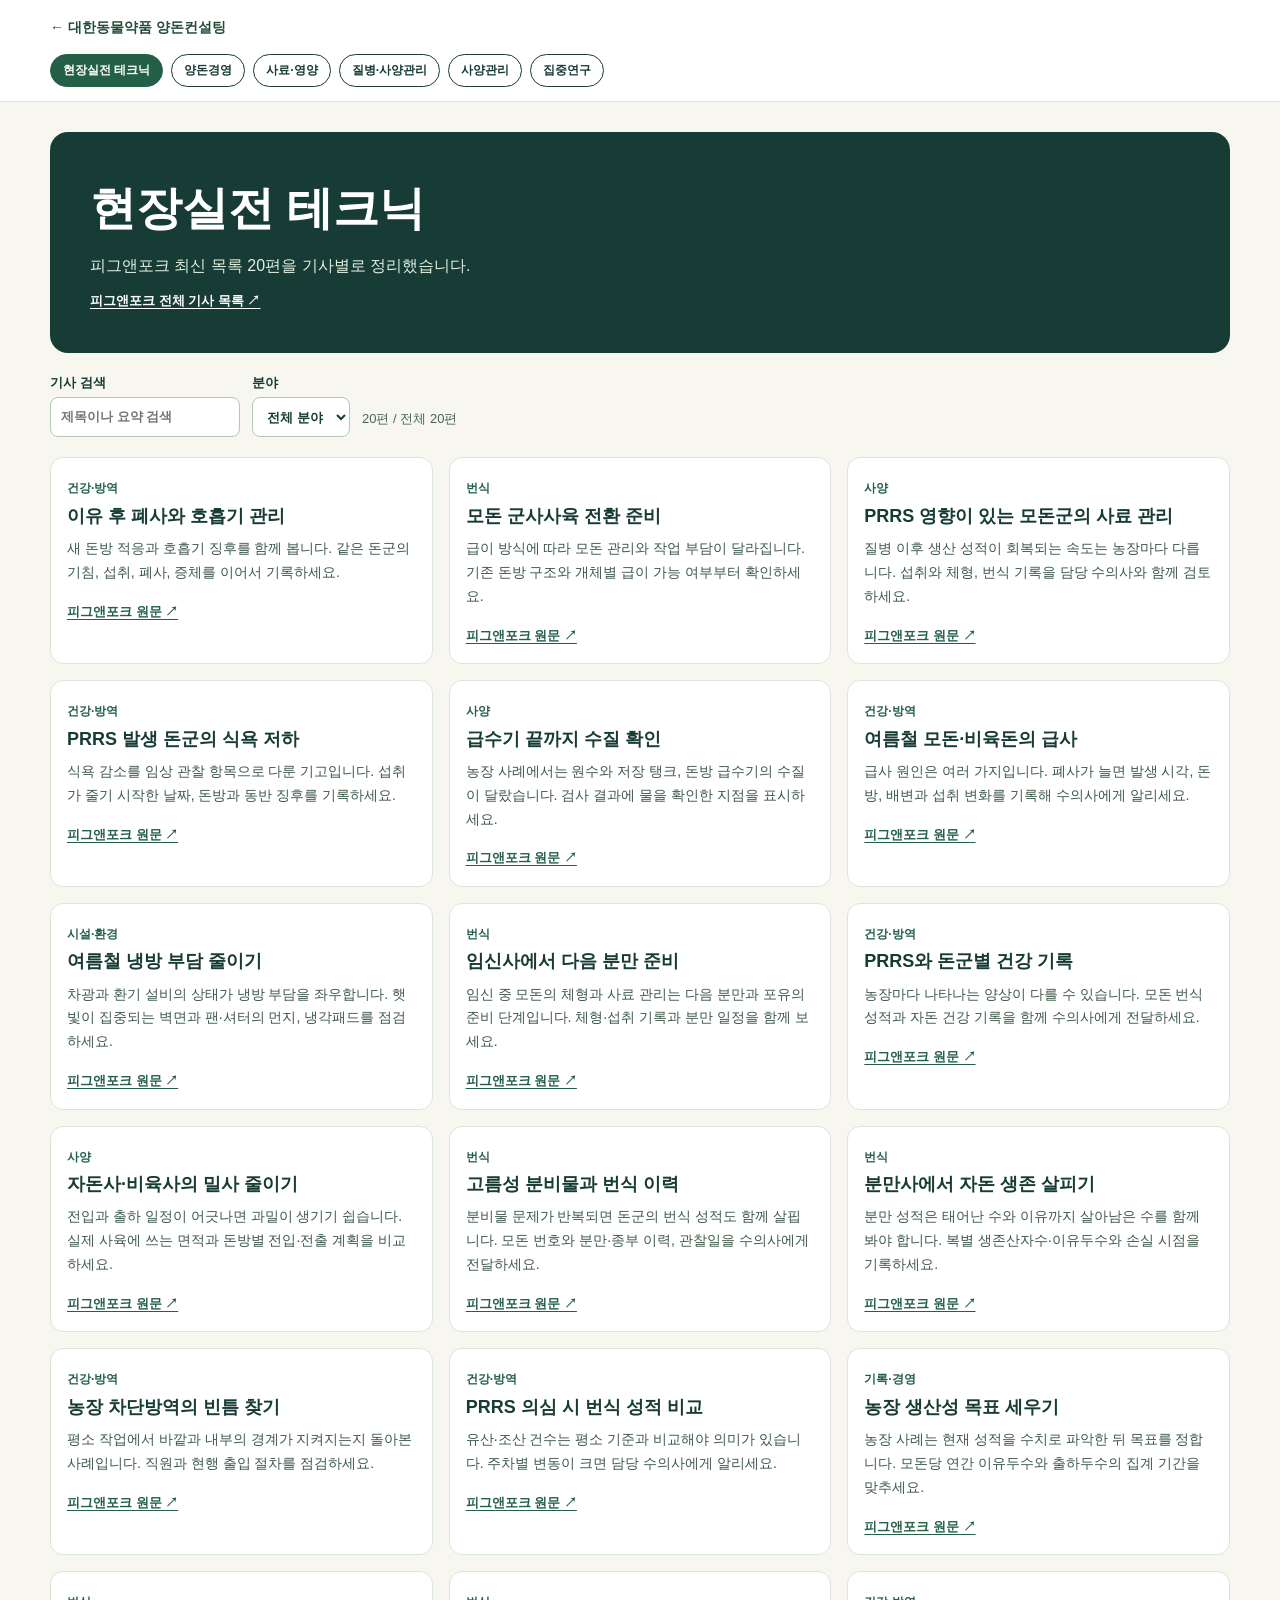
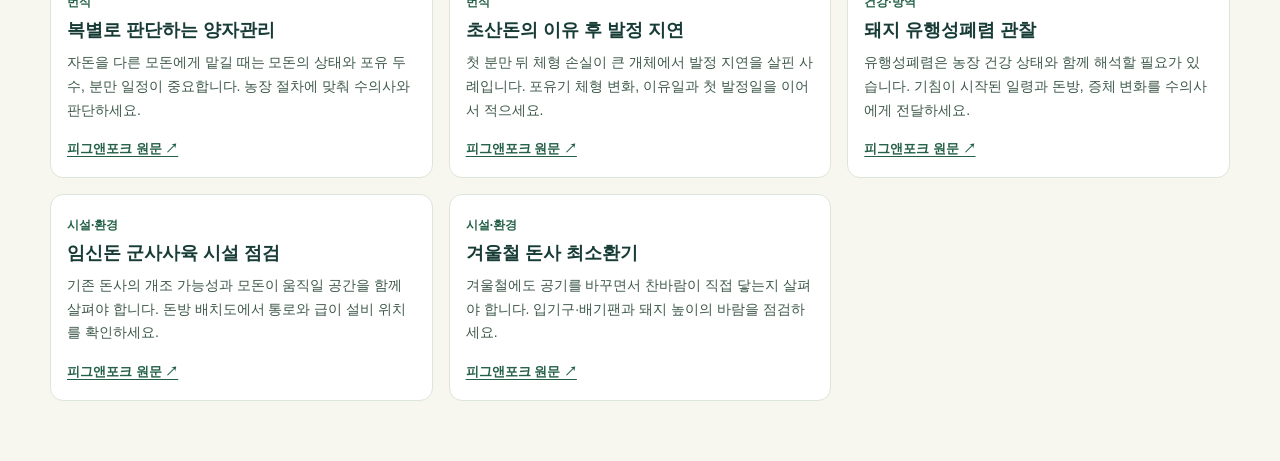
==== articles.html @ b72558a9 "Publish six curated swine article collections" ====
<!doctype html>
<html lang="ko">
<head>
  <meta charset="utf-8">
  <meta name="viewport" content="width=device-width, initial-scale=1">
  <meta name="description" content="피그앤포크 양돈 기사 요약과 현장 점검 포인트">
  <title>양돈 기사 모음 | 대한동물약품 양돈컨설팅</title>
  <link rel="icon" href="favicon.svg" type="image/svg+xml">
  <link rel="stylesheet" href="styles.css">
  <link rel="stylesheet" href="article-library.css">
  <script src="article-library-data.js" defer></script>
  <script src="article-library.js" defer></script>
</head>
<body class="article-library">
  <a class="skip-link" href="#articles">본문 바로가기</a>
  <header class="reading-header">
    <div class="wrap">
      <a class="reading-home" href="index.html">← 대한동물약품 양돈컨설팅</a>
      <nav class="reading-nav" aria-label="기사 모음">
        <a href="?topic=field" data-topic="field">현장실전 테크닉</a>
        <a href="?topic=business" data-topic="business">양돈경영</a>
        <a href="?topic=feed" data-topic="feed">사료·영양</a>
        <a href="?topic=health" data-topic="health">질병·사양관리</a>
        <a href="?topic=care" data-topic="care">사양관리</a>
        <a href="?topic=research" data-topic="research">집중연구</a>
      </nav>
    </div>
  </header>
  <main class="wrap reading-main" id="articles">
    <div class="reading-intro">
      <h1 id="reading-title">양돈 기사 모음</h1>
      <p id="reading-scope"></p>
      <a id="reading-source" href="https://www.pignpork.com/" target="_blank" rel="noopener noreferrer">피그앤포크 전체 기사 목록 ↗</a>
    </div>
    <div class="reading-filters" hidden>
      <label for="reading-search">기사 검색<input id="reading-search" type="search" placeholder="제목이나 요약 검색"></label>
      <label for="reading-category">분야<select id="reading-category"><option value="">전체 분야</option></select></label>
      <p id="reading-count" role="status"></p>
    </div>
    <div id="reading-grid" class="reading-grid"></div>
    <p id="reading-empty" hidden>조건에 맞는 기사가 없습니다.</p>
    <noscript><p>카드를 보려면 자바스크립트를 켜 주세요.</p></noscript>
  </main>
  <template id="reading-card">
    <article class="reading-card">
      <div class="reading-art" aria-hidden="true" hidden></div>
      <div class="reading-card-body">
        <span class="reading-category"></span>
        <h2></h2>
        <p></p>
        <a target="_blank" rel="noopener noreferrer">피그앤포크 원문 ↗</a>
      </div>
    </article>
  </template>
</body>
</html>
---- styles.css ----
:root{--ink:#173b35;--ink-2:#31534e;--muted:#68817a;--cream:#f7f7f1;--line:#dce6de;--mint:#e8f3e9;--orange:#ef985c;--white:#fff;--radius:20px}*{box-sizing:border-box}html{scroll-behavior:smooth}body{margin:0;background:var(--cream);color:var(--ink);font-family:'Noto Sans KR',sans-serif;line-height:1.6}button,input{font:inherit}a{color:inherit;text-decoration:none}button{cursor:pointer}svg{display:block}.wrap{width:min(1180px,calc(100% - 48px));margin-inline:auto}.sr-only{position:absolute;width:1px;height:1px;padding:0;margin:-1px;overflow:hidden;clip:rect(0,0,0,0);white-space:nowrap;border:0}.skip-link{position:absolute;left:12px;top:-50px;z-index:100;background:#fff;padding:8px 12px}.skip-link:focus{top:12px}:focus-visible{outline:3px solid #e99c61;outline-offset:3px}.site-header{position:sticky;top:0;z-index:40;background:rgba(255,255,255,.96);border-bottom:1px solid #e4e9e3;backdrop-filter:blur(14px)}.header-inner{height:78px;display:flex;align-items:center;gap:36px}.brand{display:flex;align-items:center;gap:11px;min-width:234px}.brand-icon{width:43px;height:43px;display:grid;place-items:center;border-radius:13px;background:var(--ink);color:#e9f2e6;padding:8px}.brand-icon svg{width:100%}.brand strong{display:block;font:700 24px/1 'DM Sans',sans-serif;letter-spacing:-.05em}.brand small{display:block;margin-top:3px;font-size:11px;letter-spacing:-.035em;font-weight:700}.desktop-nav{display:flex;align-items:center;gap:32px;margin:auto}.desktop-nav a{font-size:14px;font-weight:700;color:#526d65;transition:color .2s}.desktop-nav a:hover{color:#126646}.header-action{border:1px solid var(--line);border-radius:999px;padding:10px 17px;font-size:13px;font-weight:700;white-space:nowrap}.header-action span{margin-left:10px}.menu-toggle,.mobile-nav{display:none}.hero{background:radial-gradient(circle at 72% 41%,#286350 0,#1c4b40 30%,#123a34 65%,#11332f 100%);color:#fff;overflow:hidden}.hero-grid{min-height:535px;display:grid;grid-template-columns:1.1fr .9fr;align-items:center;position:relative}.hero-copy{position:relative;z-index:2;padding:62px 0 72px}.eyebrow,.section-kicker{display:inline-block;font:700 11px/1.3 'DM Sans','Noto Sans KR',sans-serif;letter-spacing:.16em;color:#538774}.eyebrow{color:#b8d5b9;display:flex;align-items:center;gap:9px}.pulse{width:7px;height:7px;border-radius:50%;background:#dfac79;box-shadow:0 0 0 5px #dfac7928}.hero h1{font-size:clamp(40px,4.25vw,65px);line-height:1.25;letter-spacing:-.07em;margin:27px 0 22px;font-weight:800}.hero h1 em{font-style:normal;color:#a7d3aa}.hero p{max-width:540px;color:#d7e8dc;font-size:16px;line-height:1.95;word-break:keep-all}.hero-actions{display:flex;gap:12px;margin-top:32px}.btn{min-height:50px;padding:0 22px;border-radius:10px;display:inline-flex;align-items:center;gap:28px;justify-content:space-between;font-size:14px;font-weight:800;transition:transform .2s,background .2s}.btn:hover{transform:translateY(-2px)}.btn-light{background:#f9f8f2;color:var(--ink)}.btn-ghost{border:1px solid #83a393;color:#eff8f0}.btn-ghost:hover{background:#ffffff13}.hero-note{display:flex;align-items:center;gap:12px;margin-top:35px;color:#a9c5b2;font-size:12px}.note-line{height:1px;width:30px;background:#a9c5b2}.hero-art{height:100%;min-height:460px;position:relative;display:grid;place-items:center}.orbit{position:absolute;border:1px solid #93bd9b40;border-radius:50%}.orbit-one{width:520px;height:520px}.orbit-two{width:400px;height:400px}.pig-illustration{width:min(95%,500px);position:relative;z-index:1;filter:drop-shadow(0 22px 15px #0b2f2955)}.art-card{position:absolute;z-index:2;display:flex;align-items:center;gap:11px;padding:12px 15px;border:1px solid #ffffff50;background:#f8faf2ed;color:var(--ink);border-radius:13px;box-shadow:0 20px 35px #0b2f2938;min-width:180px}.art-card strong{display:block;font-size:12px}.art-card small{display:block;color:#749088;font-size:10px;margin-top:2px}.art-card-top{left:-20px;top:22%}.art-card-bottom{right:-16px;bottom:18%}.mini-icon{display:grid;place-items:center;width:32px;height:32px;border-radius:9px;background:#fbe9e5;color:#c96153;font-size:17px;font-weight:800}.chart-icon{background:#e3f0e3;color:#3b8a60}.quick-strip{display:grid;grid-template-columns:repeat(4,1fr);background:#fff;border:1px solid #e5eae3;border-radius:18px;box-shadow:0 12px 35px #1a443411;transform:translateY(-35px);position:relative;z-index:3}.quick-strip a{min-height:104px;padding:20px 22px;display:flex;align-items:center;gap:13px;position:relative}.quick-strip a+a{border-left:1px solid #edf0eb}.quick-strip a:hover{background:#f7fbf7}.quick-strip a:first-child:hover{border-radius:18px 0 0 18px}.quick-strip a:last-child:hover{border-radius:0 18px 18px 0}.quick-icon{width:44px;height:44px;flex:none;border-radius:13px;display:grid;place-items:center;font-size:20px;font-weight:800}.quick-icon.red{background:#fbece8;color:#c66b5d}.quick-icon.green{background:#eaf4e8;color:#397d54}.quick-icon.blue{background:#e9f0f6;color:#5481a1}.quick-icon.orange{background:#fdf0e5;color:#d3864f}.quick-strip strong{display:block;font-size:14px}.quick-strip small{display:block;color:var(--muted);font-size:11px;margin-top:2px}.quick-strip .arrow{margin-left:auto;align-self:flex-start;color:#8a9d91}.section{padding-top:72px;padding-bottom:85px;scroll-margin-top:90px}.section-heading{display:flex;align-items:end;justify-content:space-between;gap:25px;margin-bottom:29px}.section-heading h2,.info-panel h2,.sources-band h2{font-size:clamp(27px,3vw,36px);line-height:1.3;letter-spacing:-.06em;margin:10px 0 9px}.section-heading p,.info-panel p,.sources-band p{color:var(--muted);margin:0;font-size:14px}.section-count{font-size:12px;color:var(--muted);white-space:nowrap}.library-toolbar{display:flex;align-items:center;justify-content:space-between;gap:20px;margin-bottom:22px}.filter-scroll{display:flex;gap:8px;overflow-x:auto;scrollbar-width:none}.filter-scroll::-webkit-scrollbar{display:none}.filter{border:1px solid var(--line);background:#fff;color:#617970;border-radius:999px;padding:9px 16px;font-size:12px;font-weight:700;white-space:nowrap}.filter.active,.filter:hover{background:var(--ink);color:#fff;border-color:var(--ink)}.search-box{display:flex;align-items:center;gap:8px;min-width:255px;padding:8px 13px;background:#fff;border:1px solid var(--line);border-radius:9px;color:#71877e}.search-box span{font-size:23px;line-height:1}.search-box input{width:100%;border:0;outline:0;font-size:12px;color:var(--ink);background:transparent}.search-box input::placeholder{color:#9caaa2}.card-grid{display:grid;grid-template-columns:repeat(3,1fr);gap:17px}.content-card{min-height:248px;background:#fff;border:1px solid #e4eae3;border-radius:16px;padding:24px;display:flex;flex-direction:column;transition:transform .2s,box-shadow .2s,border-color .2s}.content-card:hover{transform:translateY(-4px);box-shadow:0 16px 35px #24423816;border-color:#c5d9ca}.card-top{display:flex;justify-content:space-between;align-items:center}.tag{display:inline-flex;align-items:center;border-radius:5px;padding:5px 8px;font-size:10px;font-weight:800}.tag.disease{background:#fceee9;color:#b96453}.tag.management{background:#edf5e9;color:#42845c}.tag.news{background:#eaf0f7;color:#4d769c}.tag.market{background:#fff2e6;color:#a96d3f}.card-type{font:700 10px 'DM Sans',sans-serif;letter-spacing:.12em;color:#a6b5aa}.content-card h3{font-size:19px;letter-spacing:-.045em;line-height:1.4;margin:22px 0 9px}.content-card p{font-size:12px;color:#6f8277;margin:0;line-height:1.8;word-break:keep-all}.card-footer{display:flex;align-items:center;justify-content:space-between;margin-top:auto;padding-top:18px;border-top:1px solid #edf1eb;font-size:11px;color:#7c8e81}.card-footer button{border:0;background:none;color:var(--ink);font-size:12px;font-weight:800;padding:0}.empty-state{text-align:center;padding:60px;color:var(--muted);background:#fff;border-radius:16px}.feature-section{background:#1a453b;color:#fff;scroll-margin-top:78px}.feature-grid{padding-top:73px;padding-bottom:73px;display:grid;grid-template-columns:.9fr 1.1fr;gap:70px;align-items:center}.section-kicker.light{color:#aed1b1}.feature-lead h2{font-size:clamp(30px,3vw,42px);letter-spacing:-.06em;line-height:1.38;margin:18px 0}.feature-lead p{color:#c8ded1;font-size:14px;line-height:1.9;max-width:450px;word-break:keep-all}.text-link{display:inline-flex;gap:18px;align-items:center;font-size:13px;font-weight:800;margin-top:21px;border-bottom:1px solid currentColor;padding-bottom:7px}.light-link{color:#eaf6e9}.feature-steps{display:grid;gap:12px}.feature-steps>div{display:grid;grid-template-columns:38px 80px 1fr;align-items:center;gap:10px;background:#ffffff0c;border:1px solid #ffffff30;border-radius:11px;padding:19px 22px}.feature-steps span{font:700 13px 'DM Sans',sans-serif;color:#9dcba6}.feature-steps strong{font-size:15px}.feature-steps p{font-size:12px;color:#c5dbca;margin:0}.management-section{padding-bottom:58px}.stage-grid{display:grid;grid-template-columns:repeat(4,1fr);gap:15px}.stage-card{background:#fff;border:1px solid #e4eae3;border-radius:15px;padding:23px;min-height:222px}.stage-num{font:700 10px 'DM Sans',sans-serif;letter-spacing:.12em;color:#83a38b}.stage-icon{font-size:36px;color:#81a991;line-height:1;margin:27px 0 16px}.stage-card h3{margin:0 0 5px;font-size:17px}.stage-card p{margin:0;font-size:12px;color:var(--muted)}.information-grid{display:grid;grid-template-columns:1fr 1fr;gap:18px;padding-top:12px;scroll-margin-top:90px}.info-panel{background:#fff;border:1px solid #e4eae3;border-radius:19px;padding:32px;scroll-margin-top:95px}.panel-top{display:flex;align-items:center;gap:12px}.panel-symbol{width:34px;height:34px;display:grid;place-items:center;border-radius:9px;font-size:17px;font-weight:800}.blue-symbol{background:#eaf0f7;color:#4d769c}.orange-symbol{background:#fff2e6;color:#c47a42}.info-panel h2{font-size:28px;margin-top:20px}.info-panel p{line-height:1.85;min-height:52px}.source-list{margin-top:27px;border-top:1px solid #e7ede7}.source-list a{display:grid;grid-template-columns:1fr auto 18px;gap:11px;align-items:center;padding:14px 0;border-bottom:1px solid #e7ede7}.source-list span{font-size:13px;font-weight:800}.source-list small{font-size:11px;color:#84968b}.source-list b{font-size:14px}.source-list a:hover span,.market-link:hover{color:#198357}.market-placeholder{display:flex;align-items:center;justify-content:space-between;gap:10px;margin-top:23px;background:#f9f4e9;border:1px dashed #eddbbe;border-radius:10px;padding:18px}.placeholder-label{font-size:12px;font-weight:800;color:#b17640}.market-placeholder strong{font-size:14px}.placeholder-rule{font-size:10px;color:#a69176}.market-link{display:flex;justify-content:space-between;font-size:13px;font-weight:800;margin-top:23px}.sources-band{background:#e8f1e7;scroll-margin-top:90px}.sources-inner{display:flex;align-items:center;justify-content:space-between;gap:30px;padding-top:54px;padding-bottom:54px}.sources-inner>div{max-width:720px}.sources-band h2{font-size:28px}.sources-band p{line-height:1.8}.btn-dark{background:var(--ink);color:#fff;white-space:nowrap}.footer{background:#102d29;color:#e8f1e8;padding:35px 0 23px}.footer-inner{display:flex;justify-content:space-between;align-items:center}.footer-brand{display:flex;align-items:center;gap:12px;font-size:13px;font-weight:800}.footer-mark{width:37px;height:37px;background:#ebf4e9;border-radius:10px;display:grid;place-items:center;color:var(--ink);font:700 16px 'DM Sans',sans-serif}.footer-brand small{display:block;color:#a9c4b2;font:400 10px 'DM Sans',sans-serif;margin-top:2px}.footer-links{display:flex;gap:25px;font-size:12px}.footer-links a:hover{text-decoration:underline}.footer-bottom{border-top:1px solid #ffffff22;color:#a9c4b2;font-size:11px;margin-top:30px;padding-top:20px}dialog{width:min(580px,calc(100% - 32px));border:0;border-radius:18px;padding:35px;background:#fff;color:var(--ink);box-shadow:0 25px 80px #102d2966}dialog::backdrop{background:#102d29aa}.dialog-close{position:absolute;top:13px;right:18px;border:0;background:none;font-size:28px;color:#6c8074}dialog h2{font-size:27px;line-height:1.4;letter-spacing:-.05em;margin:17px 0 11px}dialog p,dialog li{font-size:13px;color:#60796c;line-height:1.9}dialog ul{padding-left:18px;margin-bottom:25px}.dialog-note{padding:12px 15px;background:#edf5ed;border-radius:8px;font-size:12px;color:#416c52}.dialog-status{font-size:11px;color:#8b9f90;margin-top:20px}
@media(max-width:1020px){.desktop-nav{gap:17px}.header-inner{gap:15px}.brand{min-width:210px}.header-action{display:none}.hero-grid{grid-template-columns:1fr .8fr}.art-card-top{left:-30px}.art-card-bottom{right:-25px}.quick-strip a{padding:17px 12px;gap:9px}.quick-icon{width:39px;height:39px}.quick-strip .arrow{display:none}.card-grid{grid-template-columns:repeat(2,1fr)}}
@media(max-width:720px){.wrap{width:min(100% - 32px,1180px)}.header-inner{height:64px}.brand{min-width:0}.brand-icon{width:38px;height:38px}.brand strong{font-size:21px}.brand small{font-size:10px}.desktop-nav{display:none}.menu-toggle{display:grid;gap:4px;margin-left:auto;border:0;background:none;padding:9px}.menu-toggle span{display:block;width:22px;height:2px;background:var(--ink);border-radius:2px}.mobile-nav{display:grid;gap:0;padding:0 16px 10px;background:#fff}.mobile-nav[hidden]{display:none}.mobile-nav a{padding:12px 5px;border-top:1px solid #edf1ed;font-size:14px;font-weight:700}.hero-grid{display:block;min-height:0}.hero-copy{padding:54px 0 15px}.hero h1{font-size:clamp(34px,8vw,49px)}.hero p{font-size:14px}.hero-art{min-height:305px;height:305px}.pig-illustration{width:315px}.orbit-one{width:335px;height:335px}.orbit-two{width:270px;height:270px}.art-card{transform:scale(.8)}.art-card-top{left:-25px;top:5%}.art-card-bottom{right:-30px;bottom:9%}.quick-strip{grid-template-columns:1fr 1fr;transform:translateY(-20px)}.quick-strip a{min-height:84px;padding:13px}.quick-strip a:nth-child(3){border-left:0;border-top:1px solid #edf0eb}.quick-strip a:nth-child(4){border-top:1px solid #edf0eb}.quick-strip a:first-child:hover,.quick-strip a:last-child:hover{border-radius:0}.section{padding-top:52px;padding-bottom:58px}.section-heading{align-items:start}.section-heading h2{font-size:28px}.library-toolbar{display:block}.filter-scroll{margin-bottom:13px}.search-box{width:100%}.card-grid{gap:12px}.feature-grid{grid-template-columns:1fr;gap:25px;padding-top:55px;padding-bottom:55px}.feature-lead h2{font-size:31px}.feature-steps>div{grid-template-columns:35px 1fr;gap:2px}.feature-steps p{grid-column:2}.stage-grid{grid-template-columns:1fr 1fr;gap:10px}.stage-card{min-height:180px;padding:18px}.stage-icon{margin:17px 0 11px}.information-grid{grid-template-columns:1fr;padding-top:0}.sources-inner{display:block;padding-top:45px;padding-bottom:45px}.sources-inner .btn{margin-top:20px}.footer-inner{align-items:start;gap:20px}.footer-links{display:grid;gap:8px}}

/* A more expressive, responsive growth infographic and a gently animated mascot. */
.daily-dialog{display:grid;gap:9px;margin:10px 0}.dialog-question,.dialog-answer{padding:12px 15px;border-radius:15px}.dialog-question{background:#f4f7eb;color:#214638;border-bottom-left-radius:4px}.dialog-question span,.dialog-answer span{font-size:10px;font-weight:800;color:#44815a}.hero .dialog-question p{color:#456755}.hero .dialog-question h2{color:#173b35}.dialog-answer{background:#ffffff18;border:1px solid #ffffff28;border-bottom-right-radius:4px}.dialog-answer summary{color:#f8e3bf}.dialog-answer span{color:#b7dcb9}.dialog-answer[open] summary{padding-bottom:12px}
.lab-weather{grid-column:1/-1;display:grid;grid-template-columns:1fr auto;gap:20px;padding:18px 36px;background:#e3f0e2;border-top:1px solid #d0e2d0}.lab-weather strong,.lab-weather span,.lab-weather small{display:block}.lab-weather strong{font-size:13px}.lab-weather span{font-size:14px;font-weight:800;color:#246443;margin-top:3px}.lab-weather small{font-size:10px;color:#627a6c;margin-top:4px}.lab-weather a{text-decoration:underline}.lab-weather form label{display:block;font-size:11px;font-weight:800;margin-bottom:4px}.lab-weather form div{display:flex;gap:5px}.lab-weather input,.lab-weather select{min-width:0;width:150px;padding:7px;border:1px solid #bfd6c1;border-radius:8px;background:white;color:#244a38;font:inherit;font-size:12px}.lab-weather select{display:block;margin-top:6px}.lab-weather select[hidden]{display:none}.lab-weather button{border:1px solid #b9d2bf;border-radius:8px;background:#fff;padding:7px 10px;font:inherit;font-size:11px;font-weight:800;color:#2d6948}.lab-weather #weather-gps{margin-top:8px}.lab-weather #weather-apply{margin-top:6px}.lab-world[data-weather=cloudy]{background:linear-gradient(#aabec2,#dce8db)}.lab-world[data-weather=fog]{background:linear-gradient(#becac5,#e9ede0)}.lab-world[data-weather=rain]{background:linear-gradient(#819fae,#cadad1)}.lab-world[data-weather=storm]{background:linear-gradient(#6c8490,#aebfba)}.lab-world[data-weather=snow]{background:linear-gradient(#b8d1df,#eef5f4)}.lab-world[data-weather=rain]:after,.lab-world[data-weather=storm]:after{content:'';position:absolute;inset:0;background:repeating-linear-gradient(110deg,transparent 0 22px,#ffffff70 23px 25px,transparent 26px 47px);pointer-events:none}.lab-world[data-weather=snow]:after{content:'❄　❅　❄　❅　❄';position:absolute;inset:18px 0 auto;text-align:center;color:#fff;font-size:24px;letter-spacing:12px;pointer-events:none}.lab-world[data-weather=cloudy]:before,.lab-world[data-weather=rain]:before,.lab-world[data-weather=storm]:before,.lab-world[data-weather=fog]:before{opacity:.2}.hero[data-weather=rain],.hero[data-weather=storm]{background:radial-gradient(circle at 72% 41%,#355b5a,#173a39 65%,#11302f)}.hero[data-weather=snow]{background:radial-gradient(circle at 72% 41%,#527875,#244c48 65%,#143735)}
@media(max-width:600px){.lab-weather{grid-column:auto;grid-template-columns:1fr;padding:18px 25px;gap:12px}.lab-weather input{width:190px;max-width:65vw}}
.daily-pig-lesson{max-width:530px;margin-top:26px;padding:18px 20px;border:1px solid #ffffff38;border-radius:16px;background:#092b2670;color:#f4faf2}.daily-pig-label{font-size:11px;font-weight:800;letter-spacing:.04em;color:#b8ddbd}.daily-pig-label time{margin-left:8px;color:#d6e8d9;font-weight:500}.hero .daily-pig-lesson h2{font-size:19px;line-height:1.4;margin:6px 0}.hero .daily-pig-lesson p{font-size:12px;line-height:1.7;margin:5px 0;color:#e0efe2}.daily-pig-lesson summary{cursor:pointer;color:#f8e3bf;font-size:12px;font-weight:800;padding:7px 0}.daily-pig-lesson a{display:inline-block;color:#fff3cc;font-weight:800;text-decoration:underline;font-size:12px;margin:3px 0 8px}.daily-pig-lesson small{display:block;color:#c6ddd0;font-size:10px;line-height:1.6}.pig-stage[data-mood=tired],.pig-stage[data-mood=cough]{filter:saturate(.86)}.pig-stage[data-mood=tired] .pig-illustration,.pig-stage[data-mood=cough] .pig-illustration{transform:rotate(-6deg)}
.hero .daily-pig-lesson .dialog-question p{color:#365b48}
.disease-mechanism{grid-column:1/-1;background:#f7faf4;padding:26px 36px 30px;border-top:1px solid #dcebdc}.mechanism-kicker{font-size:11px;color:#56856a;font-weight:800}.disease-mechanism h4{margin:5px 0;font-size:20px;letter-spacing:-.03em}.disease-mechanism>p{color:#587363;font-size:12px;line-height:1.7}.mechanism-flow{display:grid;grid-template-columns:repeat(4,minmax(0,1fr));list-style:none;gap:18px;padding:0;margin:20px 0}.mechanism-flow li{position:relative;display:grid;justify-items:center;align-content:start;text-align:center;gap:6px;padding:16px 10px;background:#fff;border:1px solid #dfeadf;border-radius:14px}.mechanism-flow li:not(:last-child):after{content:'→';position:absolute;right:-17px;top:40%;color:#57936e;font-size:18px;font-weight:800}.mechanism-icon{display:grid;place-items:center;width:54px;height:54px;background:#edf5e8;border-radius:50%;font-size:29px}.mechanism-flow strong{font-size:12px;color:#2a6042}.mechanism-flow li>span:last-child{font-size:11px;line-height:1.6;color:#496353;word-break:keep-all}.disease-mechanism .mechanism-note{font-size:11px;color:#6a7b70}.disease-mechanism>a{font-size:12px;font-weight:800;text-decoration:underline;color:#246d49}@media(max-width:600px){.disease-mechanism{grid-column:auto;padding:22px 25px}.mechanism-flow{grid-template-columns:repeat(2,minmax(0,1fr));gap:16px}.mechanism-flow li:nth-child(2):after{content:'↓';right:calc(50% - 6px);top:auto;bottom:-20px}.mechanism-flow li:nth-child(3):after{content:'→'}}
@media(max-width:720px){.daily-pig-lesson{margin-top:22px;padding:15px}.hero .daily-pig-lesson h2{font-size:17px}}
.growth-lab{display:grid;grid-template-columns:1fr 1fr;overflow:hidden;border-radius:24px;background:#eef5e9;border:1px solid #d9e8d8;margin:28px 0 26px}.lab-copy{padding:36px}.lab-copy h3{font-size:27px;letter-spacing:-.05em;margin:8px 0}.lab-copy>p{font-size:13px;color:#5f7868}.lab-copy label{display:flex;justify-content:space-between;font-size:13px;font-weight:800;margin-top:25px}.lab-copy output{color:#247452}.lab-copy input[type=range]{width:100%;accent-color:#32805b;margin:16px 0}.lab-controls{display:flex;flex-wrap:wrap;gap:7px}.lab-controls button{border:1px solid #c6dccc;background:white;color:#315e47;padding:8px 14px;border-radius:999px;font-size:12px;font-weight:800}.lab-controls button:hover{background:#d7ead7}.lab-copy .lab-caption{font-size:11px;margin:14px 0 0}.lab-world{position:relative;overflow:hidden;min-height:260px;background:linear-gradient(#bfe1db,#eaf4db);display:flex;align-items:flex-end;justify-content:center}.lab-world:before{content:'';position:absolute;width:86px;height:86px;background:#fff5c5;border-radius:50%;top:26px;right:46px;box-shadow:0 0 45px #fff1b6}.lab-ground{position:absolute;bottom:-55px;width:130%;height:125px;background:#8cbd86;border-radius:50% 50% 0 0}.lab-cloud{position:absolute;background:#fff9;border-radius:50px;width:95px;height:25px;top:45px;left:14%}.cloud-two{top:87px;left:55%;width:70px}.lab-world img{position:relative;z-index:1;width:240px;max-width:65%;transform:scale(var(--pig-size,.48));transform-origin:center bottom;transition:transform .7s cubic-bezier(.2,.7,.2,1);filter:drop-shadow(0 12px 7px #376e4633);margin-bottom:30px}.lab-stage{position:absolute;z-index:2;bottom:12px;left:16px;padding:5px 10px;border-radius:99px;background:#ffffffd9;color:#35634c;font-size:11px;font-weight:800}.lab-observation{grid-column:1/-1;background:#fff;padding:25px 36px;border-top:1px solid #dcebdc}.lab-observation span{font-size:11px;color:#ad7756;font-weight:800}.lab-observation h4{font-size:19px;margin:4px 0}.lab-observation p{font-size:13px;color:#526d5e;margin:6px 0 13px}.lab-observation strong{font-size:12px;color:#2b704b}.lab-observation a{font-size:12px;font-weight:800;color:#236d4a;text-decoration:underline}.care-grid{display:grid;grid-template-columns:repeat(4,minmax(0,1fr));gap:15px}.care-card{overflow:hidden;background:white;border:1px solid #e2eae1;border-radius:18px}.care-scene{height:155px;position:relative;overflow:hidden;display:flex;justify-content:center;align-items:flex-end;background:linear-gradient(#cfe8db,#f2f4dc)}.care-suckling .care-scene{background:linear-gradient(#f8dfcb,#fff0d6)}.care-nursery .care-scene{background:linear-gradient(#cde6ec,#e8f3e4)}.care-finishing .care-scene{background:linear-gradient(#e9e8c5,#f7eed1)}.care-hill{position:absolute;bottom:-45px;width:120%;height:85px;border-radius:50%;background:#94be91}.care-scene img{position:relative;height:135px;width:auto;z-index:1;transform-origin:center bottom}.care-sun{position:absolute;top:12px;right:23px;color:#e9b76d;font-size:25px}.care-object{position:absolute;z-index:2;right:15%;bottom:22px;font-size:28px}.care-content{padding:20px}.care-content h3{font-size:18px;margin:5px 0}.care-content p,.care-content li{font-size:12px;line-height:1.7;color:#617a69;word-break:keep-all}.care-content ul{padding-left:17px;margin:12px 0 18px}.care-content li+li{margin-top:6px}.care-content a{font-size:12px;color:#26734f;font-weight:800}.care-note{font-size:11px;color:#718679}.care-suckling .care-scene img{height:110px}.care-nursery .care-scene img{height:120px}
@media(prefers-reduced-motion:no-preference){.care-scene img{animation:care-breathe 4s ease-in-out infinite}.care-object{animation:care-float 3s ease-in-out infinite}.care-nursery .care-scene img{animation-delay:-1s}.care-finishing .care-scene img{animation-delay:-2s}@keyframes care-breathe{0%,100%{transform:translateY(0) rotate(-1deg)}50%{transform:translateY(-5px) rotate(1deg)}}@keyframes care-float{0%,100%{transform:translateY(0)}50%{transform:translateY(-7px)}}}
@media(max-width:900px){.care-grid{grid-template-columns:repeat(2,minmax(0,1fr))}}@media(max-width:600px){.growth-lab{grid-template-columns:1fr}.lab-copy{padding:25px}.lab-world{min-height:210px}.lab-world img{width:210px}.lab-observation{grid-column:auto;padding:22px 25px}.care-grid{gap:10px}.care-content{padding:15px}.care-scene{height:130px}.care-scene img{height:110px}.care-suckling .care-scene img{height:90px}.care-nursery .care-scene img{height:100px}}@media(prefers-reduced-motion:reduce){.lab-world img{transition:none}}
.pig-stage{width:min(95%,500px);aspect-ratio:520/460;position:relative;z-index:1}.pig-stage .pig-illustration{width:100%;height:100%;animation:none}.pig-canvas{position:absolute;inset:0;width:100%;height:100%;opacity:0;pointer-events:none}.pig-ready .pig-canvas{opacity:1}.pig-ready .pig-illustration{visibility:hidden}@media(max-width:720px){.pig-stage{width:min(315px,100%)}}
.growth-journey{padding-top:16px;padding-bottom:62px}
.growth-heading{display:flex;align-items:end;justify-content:space-between;gap:24px;margin-bottom:24px}
.growth-heading h2{font-size:clamp(25px,3vw,34px);letter-spacing:-.055em;margin:8px 0}
.growth-heading p{margin:0;color:#6c8277;font-size:14px}
.growth-heading .text-link{white-space:nowrap}
.growth-visual{position:relative;overflow:hidden;background:#fff;border:1px solid #e3eae2;border-radius:20px;padding:36px 32px 28px;box-shadow:0 12px 35px #1a44340b}
.growth-track{height:26px;position:absolute;left:10%;right:10%;top:57px;border-radius:999px;background:#edf3eb}
.growth-track-fill{display:block;width:100%;height:100%;border-radius:inherit;background:linear-gradient(90deg,#f7d8c9 0%,#ecba9f 42%,#a9cfad 72%,#75a987 100%);opacity:.82}
.growth-traveler{position:absolute;top:50%;left:50%;display:grid;place-items:center;width:44px;height:44px;border:3px solid #fff;border-radius:50%;background:#fff8e9;box-shadow:0 4px 14px #233e3024;font-size:22px;transform:translate(-50%,-50%);z-index:1}
.growth-stages{position:relative;display:grid;grid-template-columns:repeat(4,minmax(0,1fr));gap:14px;list-style:none;padding:0;margin:0}
.growth-stages li{display:grid;justify-items:center;text-align:center;align-content:start;min-width:0}
.growth-age{height:25px;color:#84968c;font-size:11px;font-weight:700;white-space:nowrap}
.growth-dot{width:15px;height:15px;border:4px solid #fff;border-radius:50%;box-shadow:0 0 0 2px #8eae91;margin:9px 0 17px;z-index:2}
.growth-dot.newborn{background:#f2b8a5;box-shadow:0 0 0 2px #dc9e8a}.growth-dot.weaning{background:#e6b370;box-shadow:0 0 0 2px #d6a157}.growth-dot.grower{background:#9cbe82;box-shadow:0 0 0 2px #85a96e}.growth-dot.finisher{background:#70a987;box-shadow:0 0 0 2px #629576}
.growth-stages strong{font-size:15px}.growth-stages b{margin-top:3px;color:#315d48;font:700 14px 'DM Sans','Noto Sans KR',sans-serif}.growth-stages small{margin-top:4px;color:#768a7d;font-size:11px}
.growth-note{display:flex;align-items:flex-start;gap:8px;margin:13px 3px 0;color:#74857a;font-size:11px;line-height:1.7}.growth-note span{color:#b27a47;font-size:14px}
@media(prefers-reduced-motion:no-preference){.pig-illustration{animation:pig-float 4.6s ease-in-out infinite;transform-origin:50% 85%}.growth-traveler{animation:traveler-bob 2.8s ease-in-out infinite}@keyframes pig-float{0%,100%{transform:translateY(0) rotate(-.5deg)}50%{transform:translateY(-9px) rotate(.5deg)}}@keyframes traveler-bob{0%,100%{margin-top:0}50%{margin-top:-4px}}}
@media(max-width:720px){.growth-journey{padding-top:8px;padding-bottom:44px}.growth-heading{display:block;margin-bottom:18px}.growth-heading .text-link{display:inline-flex;margin-top:14px}.growth-heading p{font-size:13px}.growth-visual{overflow-x:auto;padding:30px 18px 22px}.growth-stages{min-width:650px;gap:8px}.growth-track{left:12%;right:12%;top:51px}.growth-stages strong{font-size:14px}.growth-stages b{font-size:13px}.growth-stages small{font-size:10px}.growth-traveler{width:39px;height:39px;font-size:20px}}
@media(prefers-reduced-motion:reduce){.pig-illustration,.growth-traveler{animation:none}}
@media(max-width:520px){.hero h1{font-size:36px}.hero-actions{flex-wrap:wrap}.hero-actions .btn{min-height:45px;font-size:12px;padding:0 14px;gap:13px}.eyebrow{font-size:9px}.card-grid{grid-template-columns:1fr}.content-card{min-height:210px}.quick-icon{width:35px;height:35px;font-size:16px}.quick-strip strong{font-size:12px}.quick-strip small{font-size:10px}.quick-strip a{gap:7px}.stage-grid{grid-template-columns:1fr 1fr}.stage-card{min-height:176px}.stage-card h3{font-size:15px}.stage-card p{font-size:11px}.market-placeholder{display:grid}.footer-inner{display:block}.footer-links{margin-top:22px}}

.updates-bar{background:#e5f1e6;color:var(--ink);border-bottom:1px solid #cbded2}
.updates-inner{min-height:48px;display:grid;grid-template-columns:auto minmax(0,1fr) auto;align-items:center;gap:14px}
.updates-label{font-weight:800;font-size:13px;white-space:nowrap}
#update-link{display:block;overflow:hidden;white-space:nowrap;text-overflow:ellipsis;font-size:14px;font-weight:700}
#update-link:hover{text-decoration:underline}
.updates-controls{display:flex;gap:5px}
.updates-controls button,.digest-filters button{color:var(--ink);background:#fff;border:1px solid #bacfc2;border-radius:7px;padding:5px 8px;font-size:12px;font-weight:750;white-space:nowrap}
.updates-controls button{min-height:33px}
.updates-slide{display:inline-block}
@media(prefers-reduced-motion:no-preference){
  .updates-slide{animation:update-slide-in .36s ease-out both}
}
@keyframes update-slide-in{from{transform:translateX(10px);opacity:.25}to{transform:translateX(0);opacity:1}}

.daily-show{display:grid;grid-template-columns:1fr minmax(250px,1fr);gap:28px;align-items:center;margin-top:10px;padding:clamp(17px,4vw,38px);border:1px solid #d8e5d9;border-radius:18px;background:#edf4eb;scroll-margin-top:85px}
.daily-show h2{font-size:15px;margin:0 0 9px;color:#3d7358}
.daily-show h3{font-size:clamp(24px,4vw,38px);line-height:1.3;letter-spacing:-.05em;margin:0 0 10px;word-break:keep-all}
.daily-show p{font-size:14px;color:#3c6053;margin:0}
.daily-show-links{display:flex;gap:12px;flex-wrap:wrap;margin-top:17px}
.daily-show-links a{font-size:13px;font-weight:800;text-decoration:underline;text-underline-offset:4px}
.daily-video{aspect-ratio:16/9;position:relative;border-radius:12px;overflow:hidden;background:#102e27;color:#fff}
.daily-video iframe,.video-cover{display:block;width:100%;height:100%;border:0}
.video-cover{position:relative;padding:0;background:#102e27;color:#fff}
.video-cover img{display:block;width:100%;height:100%;object-fit:cover}
.video-cover span{position:absolute;left:50%;top:50%;transform:translate(-50%,-50%);white-space:nowrap;background:#102e27eb;color:#fff;border:1px solid #ffffff82;border-radius:999px;padding:8px 15px;font-size:14px;font-weight:800}
.video-cover:focus-visible{outline-offset:-5px}

.news-digest{padding-bottom:28px}
.news-digest .text-link{flex:none;margin-top:0}
.digest-filters{display:flex;flex-wrap:wrap;gap:7px;margin-bottom:16px}
.digest-filters button{font-size:14px;border-radius:999px;padding:7px 13px}
.digest-filters button[aria-pressed=true]{background:var(--ink);border-color:var(--ink);color:#fff}
.digest-grid{display:grid;grid-template-columns:repeat(3,minmax(0,1fr));gap:12px}
.digest-card{display:flex;flex-direction:column;gap:8px;background:#fff;border:1px solid #dae6dc;border-radius:13px;padding:17px;word-break:keep-all}
.digest-card[hidden]{display:none}
.digest-card>span{color:#3a6b54;font-size:12px;font-weight:750}
.digest-card h3{font-size:19px;line-height:1.35;margin:0;letter-spacing:-.045em}
.digest-card p{font-size:14px;color:#3f6254;margin:0}
.digest-card a{margin-top:auto;padding-top:5px;font-size:13px;font-weight:800;text-decoration:underline;text-underline-offset:3px}
@media(max-width:760px){
  .daily-show{grid-template-columns:1fr;gap:15px}
  .digest-grid{grid-template-columns:repeat(2,minmax(0,1fr))}
}
@media(max-width:540px){
  .updates-inner{gap:7px;min-height:43px}
  .updates-label,#update-link{font-size:12px}
  .updates-controls button{padding-inline:5px}
  .news-digest .section-heading{display:grid;gap:10px}
  .news-digest .text-link{justify-self:start}
  .digest-grid{grid-template-columns:1fr}
}

/* Layered farm illustration for the growth simulation. */
.lab-world,.lab-world[data-weather=clear],.lab-world[data-weather=unknown]{background:linear-gradient(#ffffff05,#183e2508),url('assets/farm-scene-v2.png') center/cover no-repeat}
.lab-world[data-weather=cloudy],.lab-world[data-weather=fog]{background:linear-gradient(#6b83884a,#314d3a24),url('assets/farm-scene-v2.png') center/cover no-repeat}
.lab-world[data-weather=rain],.lab-world[data-weather=storm]{background:linear-gradient(#344f6570,#293e3d55),url('assets/farm-scene-v2.png') center/cover no-repeat}
.lab-world[data-weather=snow]{background:linear-gradient(#deeff28a,#e7f4f066),url('assets/farm-scene-v2.png') center/cover no-repeat}
.lab-world:before,.lab-world .lab-ground,.lab-world .lab-cloud{display:none}
.lab-world img{width:300px;max-width:76%;height:auto;max-height:220px;object-fit:contain;margin-bottom:25px;filter:drop-shadow(0 12px 8px #352c2366)}
.care-scene{height:175px;background:linear-gradient(#ffffff14,#214f2524),url('assets/farm-scene-v2.png') center/cover no-repeat!important}
.care-scene .care-hill,.care-scene .care-sun{display:none}.care-scene img,.care-suckling .care-scene img,.care-nursery .care-scene img{height:145px;width:94%;object-fit:contain;filter:drop-shadow(0 8px 5px #47392855)}.care-scene .care-object{right:8%;bottom:13px;font-size:22px}
@media(max-width:600px){.lab-world img{width:245px;max-height:180px}.care-scene{height:140px}.care-scene img,.care-suckling .care-scene img,.care-nursery .care-scene img{height:115px}}

.pig-stage-illustrated .pig-illustration {
  object-fit: contain;
  transform: translateY(var(--pig-rise, 0)) rotate(var(--pig-tilt, 0deg)) scaleY(var(--pig-posture, 1));
  transform-origin: center 86%;
}
.pig-stage-illustrated[data-mood=tired] { --pig-rise: 7px; --pig-tilt: -6deg; --pig-posture: .94; }
.pig-stage-illustrated[data-mood=cough] { --pig-tilt: -4deg; --pig-posture: .97; }
.pig-stage-illustrated[data-mood=water],
.pig-stage-illustrated[data-mood=feed] { --pig-tilt: 5deg; }
@media (prefers-reduced-motion: no-preference) {
  .pig-stage-illustrated .pig-illustration { animation: hero-pig-breathe 4.2s ease-in-out infinite; }
  @keyframes hero-pig-breathe {
    50% { transform: translateY(calc(var(--pig-rise, 0px) - 7px)) rotate(var(--pig-tilt, 0deg)) scaleY(calc(var(--pig-posture, 1) + .025)); }
  }
}


@media (prefers-reduced-motion: no-preference) {
  .lab-world #lab-pig {
    animation: barn-walk 12s linear infinite, barn-step .55s ease-in-out infinite;
  }
  @keyframes barn-walk {
    0% { translate: 0 0; scale: 1 1; }
    24% { translate: -14% 0; }
    27% { translate: -14% 0; scale: 1 1; }
    28% { translate: -14% 0; scale: -1 1; }
    72% { scale: -1 1; }
    73% { translate: 14% 0; scale: -1 1; }
    76% { translate: 14% 0; scale: 1 1; }
    100% { translate: 0 0; scale: 1 1; }
  }
  @keyframes barn-step {
    50% { rotate: 1.6deg; }
  }
}

.pig-quiz-controls{display:flex;align-items:center;flex-wrap:wrap;gap:8px;margin-top:10px;font-size:12px}.pig-quiz-controls input,.pig-quiz-controls button{border:1px solid #cee4d1;border-radius:8px;padding:6px 10px;background:#f4f7eb;color:#173b35}.pig-quiz-controls input{width:128px}.pig-quiz-controls button:disabled{opacity:.55}


.growth-visual { --growth-padding: 24px; padding-inline: var(--growth-padding); }
.growth-stages { gap: 0; min-width: 0; }
.growth-track {
  inset-inline: calc(12.5% + var(--growth-padding) * .75);
  top: 104.5px;
  z-index: 1;
}
.growth-track .growth-traveler {
  top: -24px;
  left: var(--growth-position, 0%);
  pointer-events: none;
  animation: none;
}
#growth-picker, #sow-cycle-picker {
  position: absolute;
  inset: -48px -22px auto;
  width: calc(100% + 44px);
  height: 83px;
  margin: 0;
  opacity: 0;
  cursor: grab;
  appearance: none;
  z-index: 4;
}
.growth-track:focus-within .growth-traveler { outline: 3px solid #1e6b45; }
.growth-stages .growth-dot { margin-top: 49px; pointer-events: none; }
@media (max-width: 720px) {
  .growth-track { top: 98.5px; }
}
.growth-picker-help { margin: 12px 0 6px; font-size: 13px; }
.growth-care { margin: 0; padding: 12px 16px; background: #e8f3e9; border-radius: 10px; }
.growth-care strong { display: block; }

.sow-journey {
  margin-top: 30px;
  padding: clamp(16px, 3vw, 30px);
  border: 1px solid #e3eae2;
  border-radius: 20px;
  background: #fff;
  scroll-margin-top: 90px;
}
.sow-visual {
  padding-block: 18px 22px;
  overflow-x: auto;
}
.sow-timeline {
  position: relative;
  min-width: 650px;
}
.sow-cycle { grid-template-columns: repeat(7, minmax(0, 1fr)); }
.sow-timeline .growth-track {
  inset-inline: calc(100% / 14);
  top: 68.5px;
}
#growth-picker::-webkit-slider-thumb, #sow-cycle-picker::-webkit-slider-thumb {
  appearance: none;
  width: 44px;
  height: 44px;
}
#growth-picker::-moz-range-thumb, #sow-cycle-picker::-moz-range-thumb {
  width: 44px;
  height: 44px;
  border: 0;
}
.sow-cycle [data-selected] strong { color: #246047; text-decoration: underline; text-underline-offset: 3px; }
.sow-cycle-note { margin: 12px 0 0; font-size: 12px; color: #486655; }
.sow-cycle-note a { text-decoration: underline; text-underline-offset: 2px; }

.farrowing-calculator {
  width: min(100%, 390px);
  margin-top: 18px;
  padding: 14px 16px;
  border: 1px solid #c9dbcc;
  border-radius: 12px;
  background: #f5f8f3;
}
.farrowing-calculator h3 { margin: 0; font-size: 16px; }
.farrowing-calculator p { margin: 3px 0 10px; color: #486655; font-size: 12px; }
.farrowing-fields { display: flex; flex-wrap: wrap; align-items: start; gap: 10px 16px; font-size: 12px; font-weight: 700; }
.farrowing-fields input, .farrowing-fields output { display: block; margin-top: 4px; }
.farrowing-fields input { min-height: 38px; padding: 5px 8px; border: 1px solid #a9c3af; border-radius: 6px; background: #fff; color: var(--ink); }
.farrowing-fields output { color: #246047; font-size: 14px; }

.journey-health {
  margin-top: 8px;
  padding: 12px 16px;
  border: 1px solid #e9d8c8;
  border-radius: 10px;
  background: #fffbf5;
  scroll-margin-top: 90px;
}
.journey-health h3 { margin: 0 0 6px; font-size: 14px; color: #77452f; }
.journey-health-list { margin: 0; }
.journey-health-list > div:not([hidden]) {
  display: grid;
  grid-template-columns: clamp(76px, 18vw, 132px) minmax(0, 1fr);
  align-items: start;
  column-gap: 14px;
}
.journey-health-list [data-topic]::before {
  content: '';
  grid-row: 1 / span 2;
  width: 100%;
  aspect-ratio: 1;
  border-radius: 9px;
  background: url('assets/journey-disease-guide.png') 0 0 / 200% 200%;
}
.journey-health-list [data-topic="lung"]::before { background-position: 100% 0; }
.journey-health-list [data-topic="nursing"]::before { background-position: 0 100%; }
.journey-health-list [data-topic="breeding"]::before { background-position: 100% 100%; }
.journey-health-list dt { font-size: 12px; font-weight: 800; color: #654d3e; }
.journey-health-list dd { margin: 2px 0 0; }
.journey-health-list dd ul { list-style: none; padding: 0; margin: 0; }
.journey-health-list dd li + li { margin-top: 7px; padding-top: 7px; border-top: 1px solid #e9d8c8; }
.journey-health-list dd strong { font-size: 14px; }
.journey-health-list dd p { margin: 3px 0 0; color: #486655; font-size: 13px; }
.journey-health-reference { margin-top: 8px; color: #486655; font-size: 12px; }
.journey-health-reference summary { cursor: pointer; }
.journey-health-reference a { text-decoration: underline; text-underline-offset: 2px; }
.journey-health-sources { margin: 6px 0; }

.brand .brand-name {
  font-family: 'Noto Sans KR', sans-serif;
  font-size: clamp(13px, 1.55vw, 17px);
  line-height: 1.3;
  letter-spacing: -.04em;
  word-break: keep-all;
}
.brand .brand-icon { flex: none; }

@media (max-width: 520px) {
  .growth-visual { --growth-padding: 8px; }
  .growth-stages strong { font-size: 12px; }
  .growth-stages b, .growth-stages small, .growth-age { font-size: 10px; }
}

.reading-shortcuts { display: flex; flex-wrap: wrap; gap: 8px; margin: 14px 0; }
.reading-shortcuts a { padding: 6px 12px; border: 1px solid currentColor; border-radius: 999px; font-size: 12px; font-weight: 800; }
.reading-shortcuts a:hover { text-decoration: underline; text-underline-offset: 3px; }
---- article-library.css ----
.article-library { background: #f7f7ef; }
.reading-header { background: #fff; border-bottom: 1px solid #dae7dd; padding: 14px 0; }
.reading-home { color: #244c38; font-size: 14px; font-weight: 800; }
.reading-nav, .reading-shortcuts { display: flex; flex-wrap: wrap; gap: 8px; margin-top: 14px; }
.reading-nav a, .reading-shortcuts a {
  border: 1px solid currentColor;
  border-radius: 999px;
  padding: 6px 12px;
  font-size: 12px;
  font-weight: 700;
}
.reading-nav a[aria-current="page"] { background: #246047; border-color: #246047; color: #fff; }
.reading-main { padding-block: 30px 60px; }
.reading-intro { padding: clamp(20px, 4vw, 40px); border-radius: 18px; background: #173b35; color: #fff; }
.reading-intro h1 { margin: 0; font-size: clamp(27px, 5vw, 46px); }
.reading-intro p { max-width: 58ch; margin: 8px 0; color: #e0f0df; }
.reading-intro a, .reading-card a { font-size: 13px; font-weight: 800; text-decoration: underline; text-underline-offset: 3px; }
.reading-filters:not([hidden]) { display: flex; flex-wrap: wrap; align-items: end; gap: 12px; margin: 20px 0; }
.reading-filters label { display: grid; gap: 4px; font-size: 13px; font-weight: 800; }
.reading-filters input, .reading-filters select {
  min-height: 40px;
  max-width: 100%;
  padding-inline: 10px;
  border: 1px solid #b2caba;
  border-radius: 8px;
  background: #fff;
  color: var(--ink);
  font: inherit;
}
.reading-filters p { margin: 0 0 8px; color: #496557; font-size: 13px; }
.reading-grid { display: grid; grid-template-columns: repeat(auto-fill, minmax(min(100%, 285px), 1fr)); gap: 16px; }
.reading-card {
  overflow: hidden;
  border: 1px solid #dbe6db;
  border-radius: 13px;
  background: #fff;
}
.reading-card-body { padding: 16px; }
.reading-category { color: #246047; font-size: 12px; font-weight: 800; }
.reading-card h2 { margin: 4px 0 8px; font-size: 18px; line-height: 1.4; word-break: keep-all; }
.reading-card p { margin: 0 0 13px; color: #3e594a; font-size: 14px; line-height: 1.7; }
.reading-card a { color: #246047; }
.reading-art {
  width: 100%;
  aspect-ratio: 1;
  background-image: url('assets/management-topics.png');
  background-size: 200% 200%;
}
.reading-art-feed { background-position: 0 0; }
.reading-art-production { background-position: 100% 0; }
.reading-art-shipping { background-position: 0 100%; }
.reading-art-records { background-position: 100% 100%; }
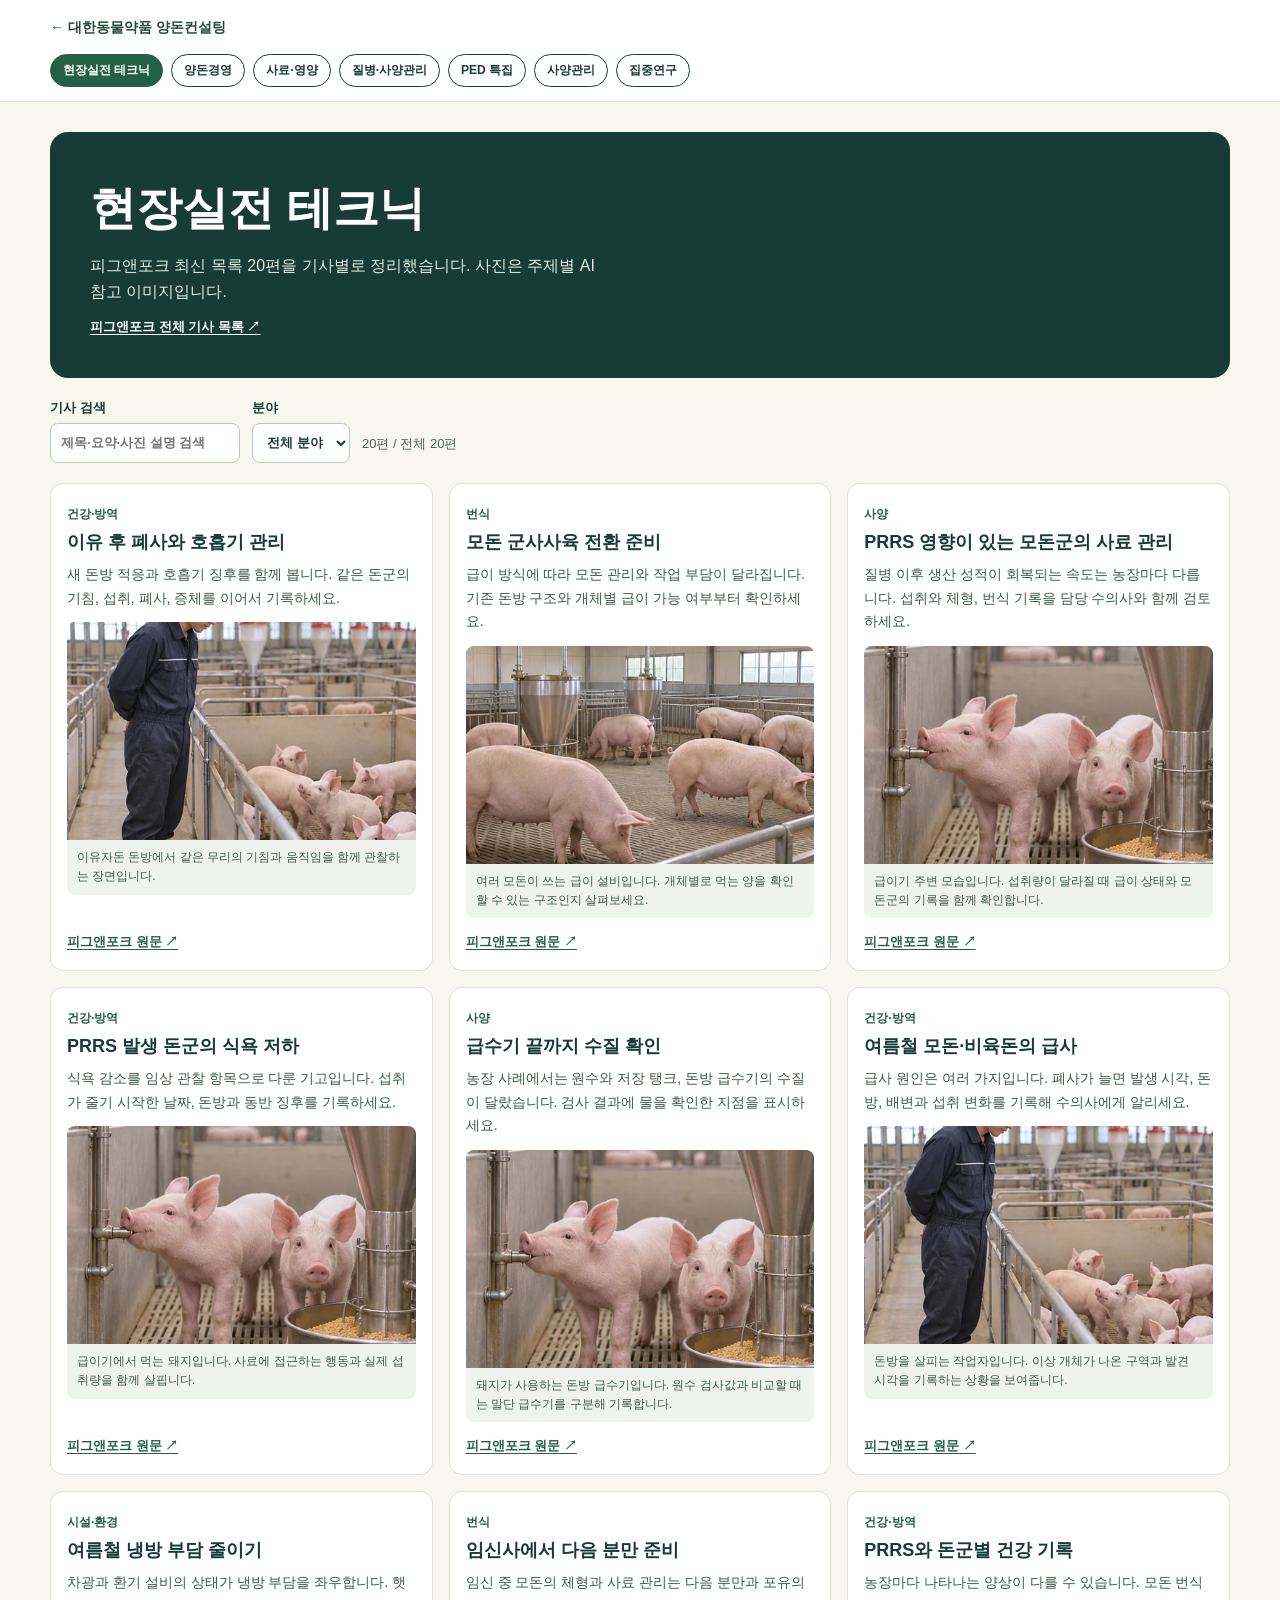
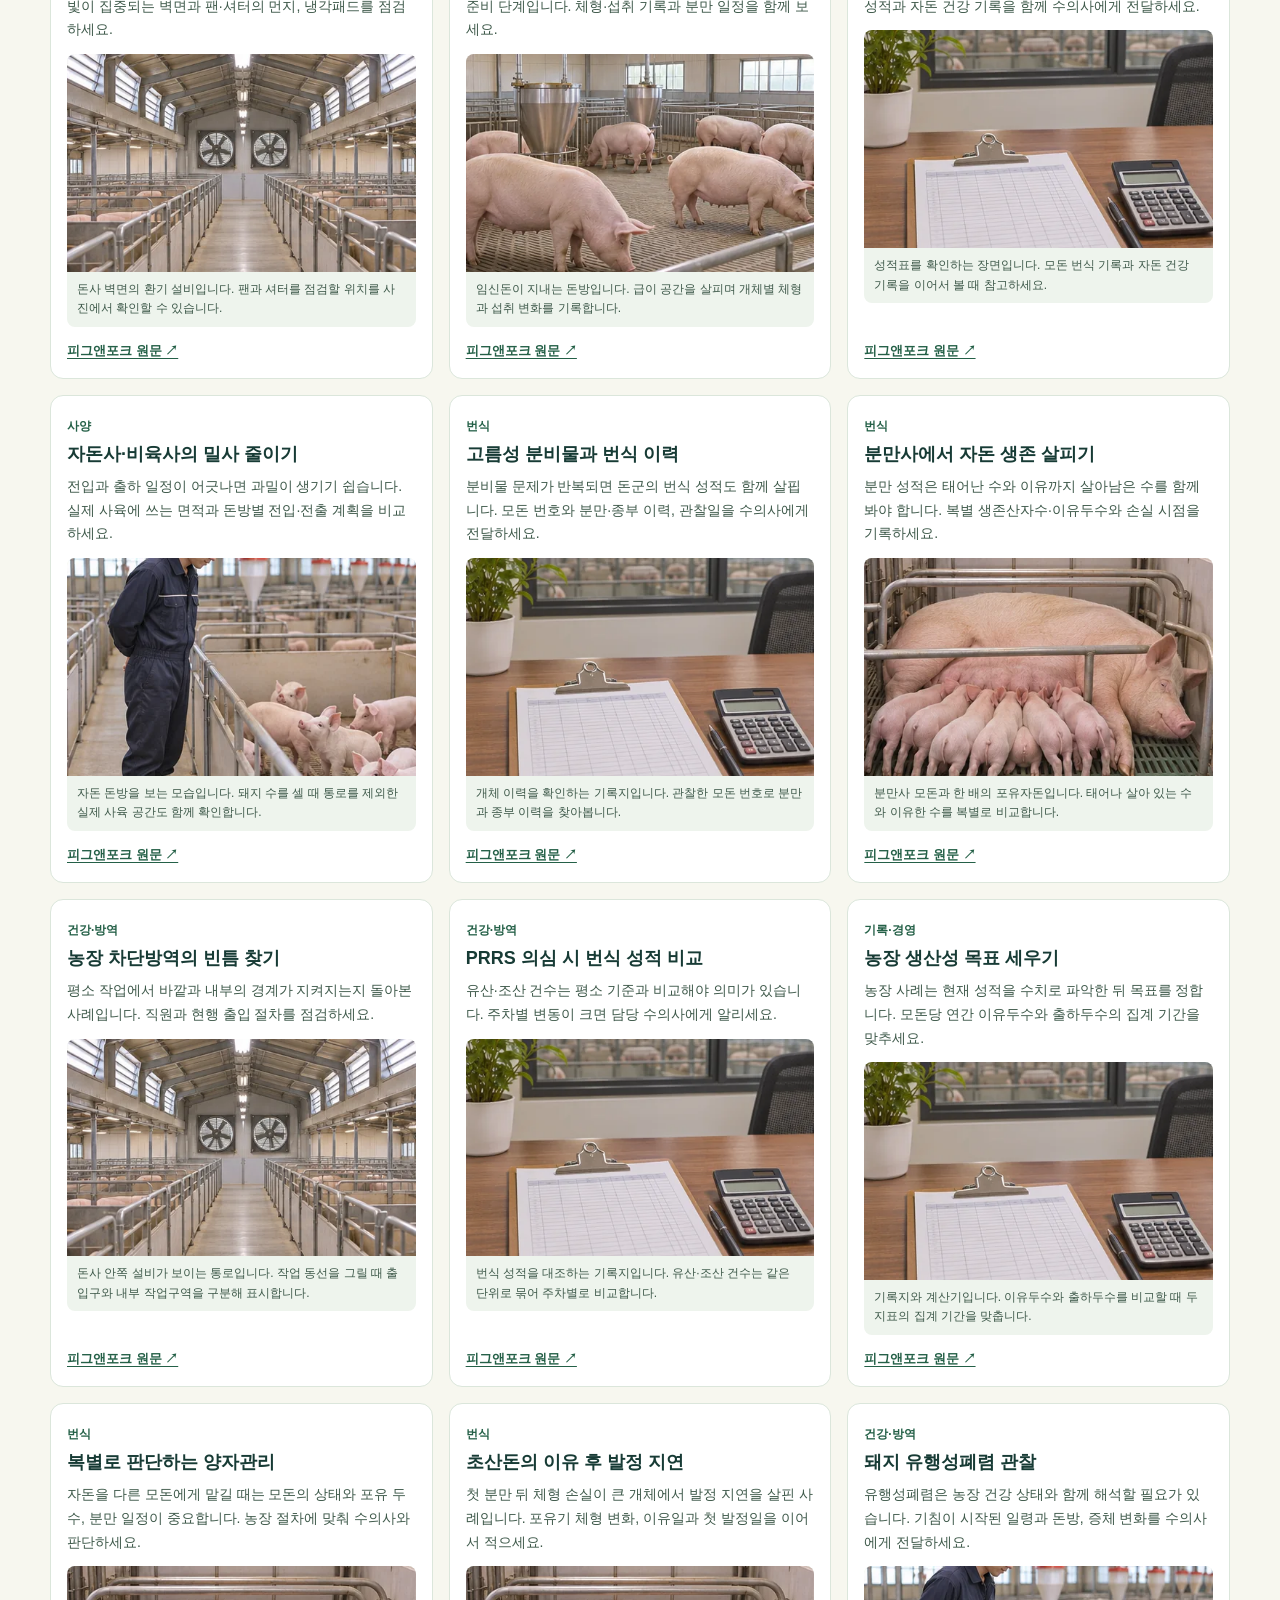
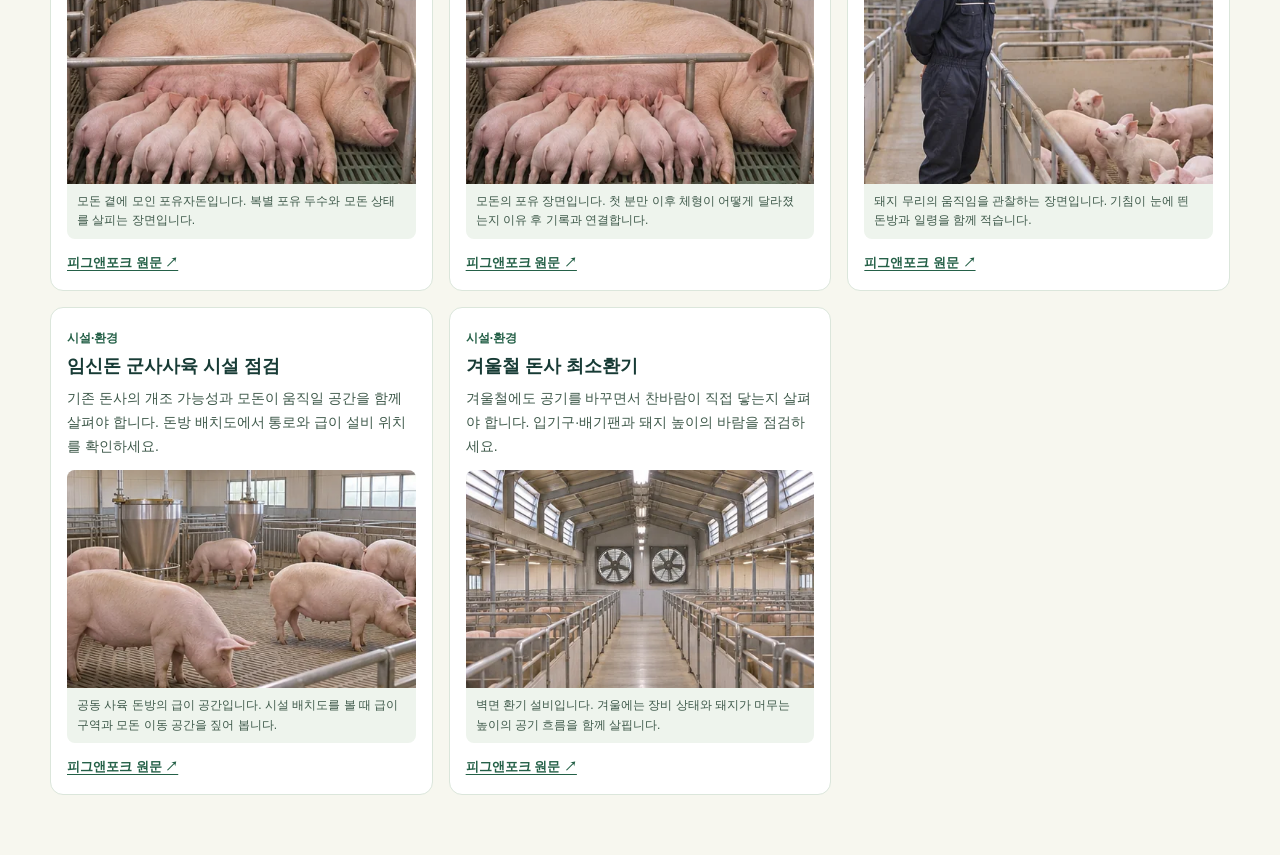
==== commit 7e3c367e: "Add PED photo articles and interactive pig speech bubbles" ====
--- a/articles.html
+++ b/articles.html
@@ -7,9 +7,9 @@
   <title>양돈 기사 모음 | 대한동물약품 양돈컨설팅</title>
   <link rel="icon" href="favicon.svg" type="image/svg+xml">
   <link rel="stylesheet" href="styles.css">
-  <link rel="stylesheet" href="article-library.css">
-  <script src="article-library-data.js" defer></script>
-  <script src="article-library.js" defer></script>
+  <link rel="stylesheet" href="article-library.css?v=2">
+  <script src="article-library-data.js?v=2" defer></script>
+  <script src="article-library.js?v=2" defer></script>
 </head>
 <body class="article-library">
   <a class="skip-link" href="#articles">본문 바로가기</a>
@@ -21,6 +21,7 @@
         <a href="?topic=business" data-topic="business">양돈경영</a>
         <a href="?topic=feed" data-topic="feed">사료·영양</a>
         <a href="?topic=health" data-topic="health">질병·사양관리</a>
+        <a href="?topic=ped" data-topic="ped">PED 특집</a>
         <a href="?topic=care" data-topic="care">사양관리</a>
         <a href="?topic=research" data-topic="research">집중연구</a>
       </nav>
@@ -30,10 +31,12 @@
     <div class="reading-intro">
       <h1 id="reading-title">양돈 기사 모음</h1>
       <p id="reading-scope"></p>
+      <p id="reading-note" hidden></p>
       <a id="reading-source" href="https://www.pignpork.com/" target="_blank" rel="noopener noreferrer">피그앤포크 전체 기사 목록 ↗</a>
+      <a id="reading-guide" href="https://www.woah.org/en/disease/porcine-epidemic-diarrhoea/" target="_blank" rel="noopener noreferrer" hidden>WOAH 질병 안내 ↗</a>
     </div>
     <div class="reading-filters" hidden>
-      <label for="reading-search">기사 검색<input id="reading-search" type="search" placeholder="제목이나 요약 검색"></label>
+      <label for="reading-search">기사 검색<input id="reading-search" type="search" placeholder="제목·요약·사진 설명 검색"></label>
       <label for="reading-category">분야<select id="reading-category"><option value="">전체 분야</option></select></label>
       <p id="reading-count" role="status"></p>
     </div>
@@ -43,11 +46,16 @@
   </main>
   <template id="reading-card">
     <article class="reading-card">
-      <div class="reading-art" aria-hidden="true" hidden></div>
-      <div class="reading-card-body">
+      <div class="reading-card-summary">
         <span class="reading-category"></span>
         <h2></h2>
         <p></p>
+      </div>
+      <figure class="reading-figure" hidden>
+        <img alt="" width="480" height="300" loading="lazy" decoding="async">
+        <figcaption></figcaption>
+      </figure>
+      <div class="reading-card-footer">
         <a target="_blank" rel="noopener noreferrer">피그앤포크 원문 ↗</a>
       </div>
     </article>
--- a/styles.css
+++ b/styles.css
@@ -103,6 +103,49 @@
   transform: translateY(var(--pig-rise, 0)) rotate(var(--pig-tilt, 0deg)) scaleY(var(--pig-posture, 1));
   transform-origin: center 86%;
 }
+.hero-art {
+  display: flex;
+  flex-direction: column;
+  justify-content: center;
+  padding-block: 16px;
+}
+.pig-speech {
+  position: relative;
+  z-index: 2;
+  width: fit-content;
+  max-width: min(330px, 100%);
+  margin: 0 auto 12px;
+  padding: 12px 18px;
+  border-radius: 18px;
+  background: #fff7e6;
+  color: #243f35;
+  box-shadow: 0 6px 18px #112d2866;
+  font-size: 15px;
+  font-weight: 800;
+  text-align: center;
+  word-break: keep-all;
+  overflow-wrap: anywhere;
+}
+.pig-speech::after {
+  content: '';
+  position: absolute;
+  top: 100%;
+  left: calc(50% - 9px);
+  border: 9px solid transparent;
+  border-top-color: #fff7e6;
+}
+#pig-talk {
+  flex: none;
+  padding: 0;
+  border: 0;
+  border-radius: 16px;
+  background: transparent;
+  touch-action: manipulation;
+}
+#pig-talk .pig-illustration { display: block; }
+@media (max-width: 720px) {
+  .hero-art { height: auto; }
+}
 .pig-stage-illustrated[data-mood=tired] { --pig-rise: 7px; --pig-tilt: -6deg; --pig-posture: .94; }
 .pig-stage-illustrated[data-mood=cough] { --pig-tilt: -4deg; --pig-posture: .97; }
 .pig-stage-illustrated[data-mood=water],
--- a/article-library.css
+++ b/article-library.css
@@ -15,6 +15,7 @@
 .reading-intro h1 { margin: 0; font-size: clamp(27px, 5vw, 46px); }
 .reading-intro p { max-width: 58ch; margin: 8px 0; color: #e0f0df; }
 .reading-intro a, .reading-card a { font-size: 13px; font-weight: 800; text-decoration: underline; text-underline-offset: 3px; }
+#reading-guide { margin-inline-start: 12px; }
 .reading-filters:not([hidden]) { display: flex; flex-wrap: wrap; align-items: end; gap: 12px; margin: 20px 0; }
 .reading-filters label { display: grid; gap: 4px; font-size: 13px; font-weight: 800; }
 .reading-filters input, .reading-filters select {
@@ -29,24 +30,37 @@
 }
 .reading-filters p { margin: 0 0 8px; color: #496557; font-size: 13px; }
 .reading-grid { display: grid; grid-template-columns: repeat(auto-fill, minmax(min(100%, 285px), 1fr)); gap: 16px; }
-.reading-card {
+.reading-card:not([hidden]) {
+  display: flex;
+  flex-direction: column;
   overflow: hidden;
   border: 1px solid #dbe6db;
   border-radius: 13px;
   background: #fff;
 }
-.reading-card-body { padding: 16px; }
+.reading-card-summary { padding: 16px 16px 12px; }
+.reading-card-footer { margin-top: auto; padding: 10px 16px 16px; }
 .reading-category { color: #246047; font-size: 12px; font-weight: 800; }
 .reading-card h2 { margin: 4px 0 8px; font-size: 18px; line-height: 1.4; word-break: keep-all; }
-.reading-card p { margin: 0 0 13px; color: #3e594a; font-size: 14px; line-height: 1.7; }
+.reading-card p { margin: 0; color: #3e594a; font-size: 14px; line-height: 1.7; overflow-wrap: anywhere; }
 .reading-card a { color: #246047; }
-.reading-art {
+.reading-figure {
+  margin: 0 16px;
+  overflow: hidden;
+  border-radius: 8px;
+  background: #eef4ed;
+}
+.reading-figure img {
+  display: block;
   width: 100%;
-  aspect-ratio: 1;
-  background-image: url('assets/management-topics.png');
-  background-size: 200% 200%;
+  height: auto;
+  aspect-ratio: 8 / 5;
+  object-fit: cover;
 }
-.reading-art-feed { background-position: 0 0; }
-.reading-art-production { background-position: 100% 0; }
-.reading-art-shipping { background-position: 0 100%; }
-.reading-art-records { background-position: 100% 100%; }
+.reading-figure figcaption {
+  padding: 8px 10px;
+  color: #3e594a;
+  font-size: 12px;
+  line-height: 1.6;
+  overflow-wrap: anywhere;
+}
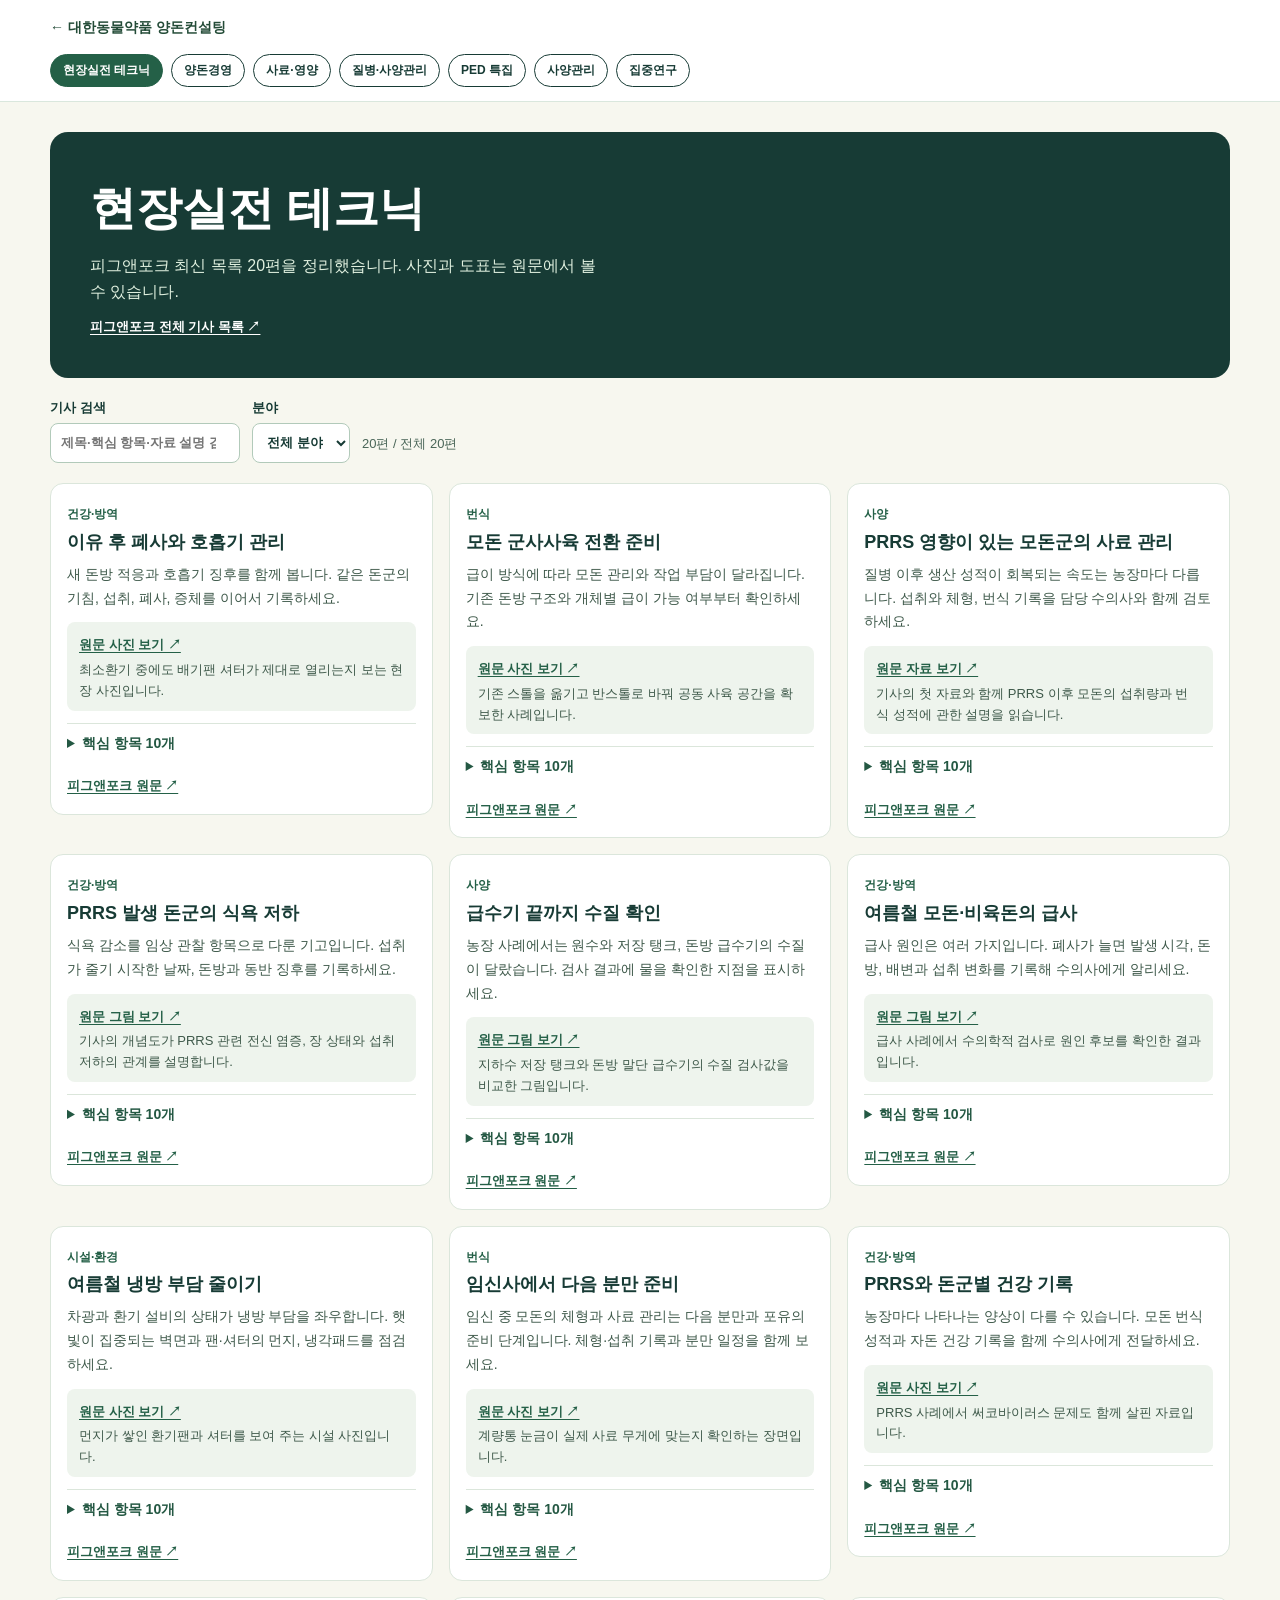
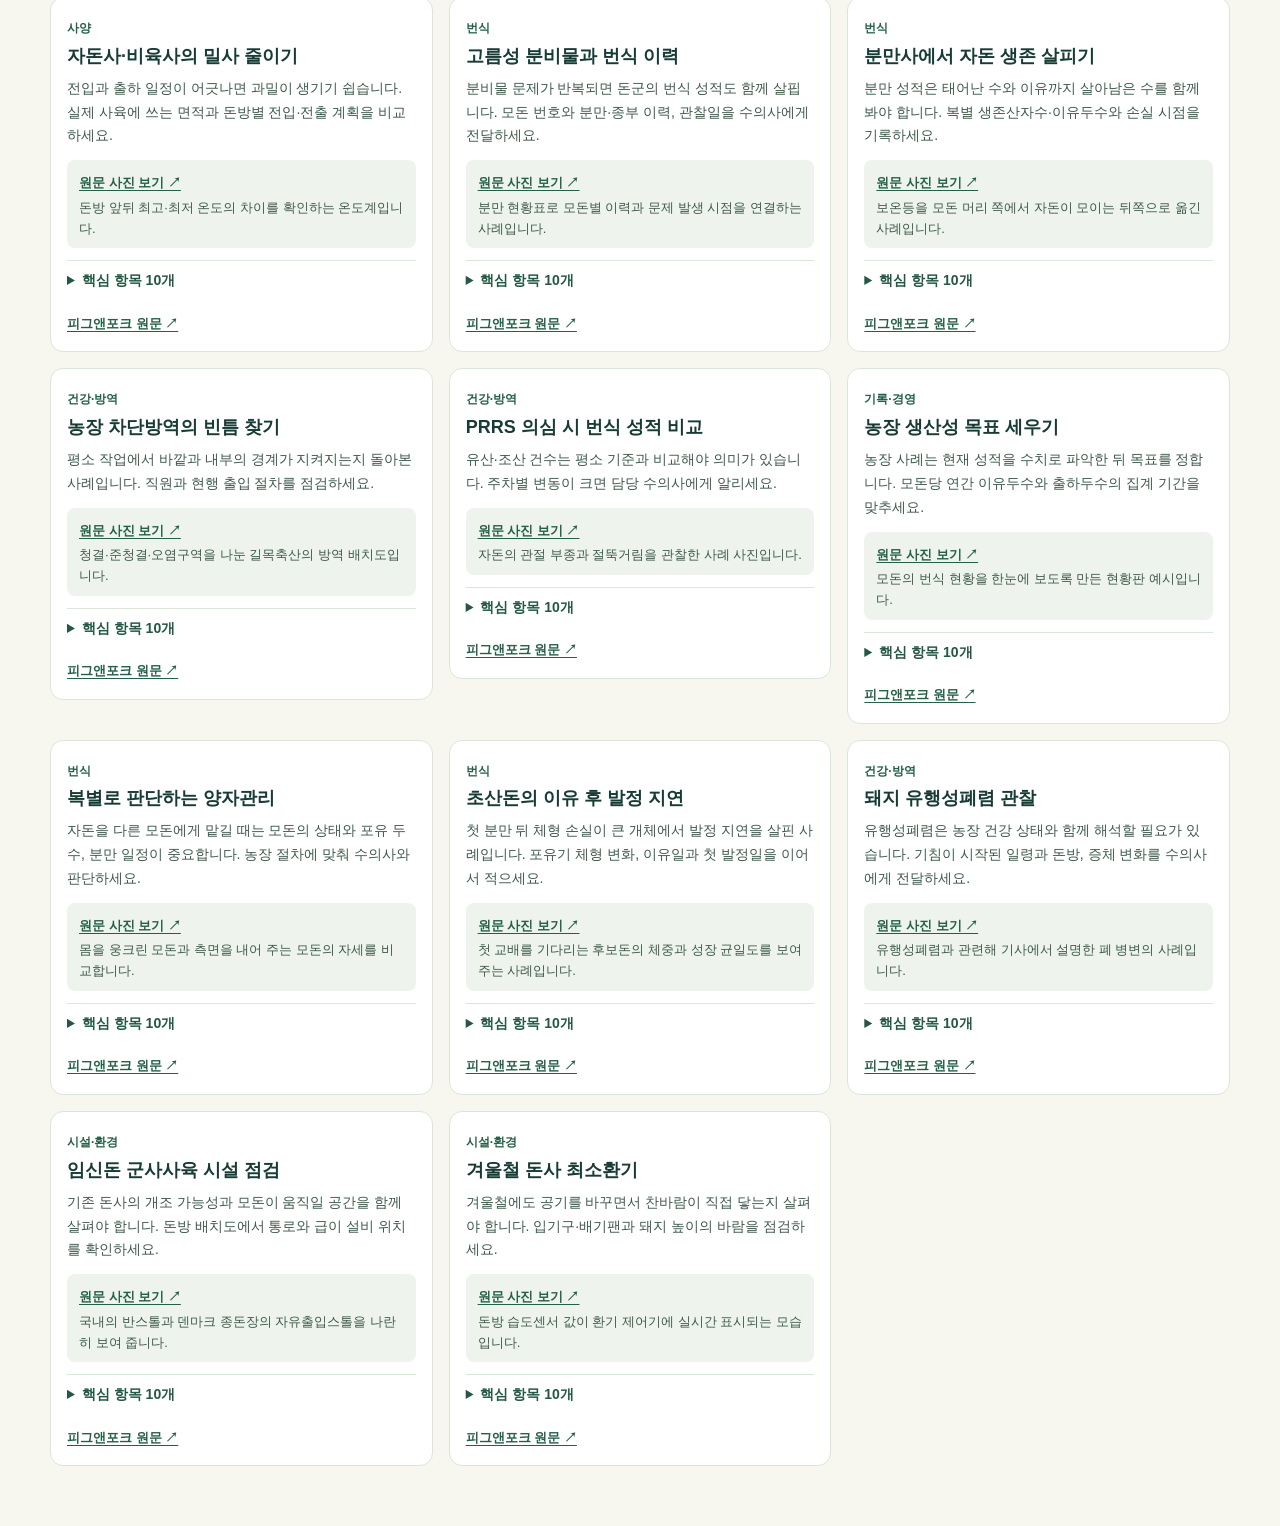
==== commit 9cf6db82: "Expand swine articles into detailed source guides" ====
--- a/articles.html
+++ b/articles.html
@@ -7,9 +7,9 @@
   <title>양돈 기사 모음 | 대한동물약품 양돈컨설팅</title>
   <link rel="icon" href="favicon.svg" type="image/svg+xml">
   <link rel="stylesheet" href="styles.css">
-  <link rel="stylesheet" href="article-library.css?v=2">
-  <script src="article-library-data.js?v=2" defer></script>
-  <script src="article-library.js?v=2" defer></script>
+  <link rel="stylesheet" href="article-library.css?v=3">
+  <script src="article-library-data.js?v=3" defer></script>
+  <script src="article-library.js?v=3" defer></script>
 </head>
 <body class="article-library">
   <a class="skip-link" href="#articles">본문 바로가기</a>
@@ -36,7 +36,7 @@
       <a id="reading-guide" href="https://www.woah.org/en/disease/porcine-epidemic-diarrhoea/" target="_blank" rel="noopener noreferrer" hidden>WOAH 질병 안내 ↗</a>
     </div>
     <div class="reading-filters" hidden>
-      <label for="reading-search">기사 검색<input id="reading-search" type="search" placeholder="제목·요약·사진 설명 검색"></label>
+      <label for="reading-search">기사 검색<input id="reading-search" type="search" placeholder="제목·핵심 항목·자료 설명 검색"></label>
       <label for="reading-category">분야<select id="reading-category"><option value="">전체 분야</option></select></label>
       <p id="reading-count" role="status"></p>
     </div>
@@ -51,12 +51,16 @@
         <h2></h2>
         <p></p>
       </div>
-      <figure class="reading-figure" hidden>
-        <img alt="" width="480" height="300" loading="lazy" decoding="async">
-        <figcaption></figcaption>
-      </figure>
+      <div class="reading-visual">
+        <a class="reading-visual-link" target="_blank" rel="noopener noreferrer"></a>
+        <p class="reading-visual-caption"></p>
+      </div>
+      <details class="reading-outline">
+        <summary></summary>
+        <ul></ul>
+      </details>
       <div class="reading-card-footer">
-        <a target="_blank" rel="noopener noreferrer">피그앤포크 원문 ↗</a>
+        <a class="reading-article-link" target="_blank" rel="noopener noreferrer">피그앤포크 원문 ↗</a>
       </div>
     </article>
   </template>
--- a/article-library.css
+++ b/article-library.css
@@ -29,7 +29,7 @@
   font: inherit;
 }
 .reading-filters p { margin: 0 0 8px; color: #496557; font-size: 13px; }
-.reading-grid { display: grid; grid-template-columns: repeat(auto-fill, minmax(min(100%, 285px), 1fr)); gap: 16px; }
+.reading-grid { display: grid; grid-template-columns: repeat(auto-fill, minmax(min(100%, 285px), 1fr)); gap: 16px; align-items: start; }
 .reading-card:not([hidden]) {
   display: flex;
   flex-direction: column;
@@ -44,23 +44,33 @@
 .reading-card h2 { margin: 4px 0 8px; font-size: 18px; line-height: 1.4; word-break: keep-all; }
 .reading-card p { margin: 0; color: #3e594a; font-size: 14px; line-height: 1.7; overflow-wrap: anywhere; }
 .reading-card a { color: #246047; }
-.reading-figure {
+.reading-visual {
   margin: 0 16px;
-  overflow: hidden;
+  padding: 9px 12px;
   border-radius: 8px;
   background: #eef4ed;
 }
-.reading-figure img {
-  display: block;
-  width: 100%;
-  height: auto;
-  aspect-ratio: 8 / 5;
-  object-fit: cover;
+.reading-card .reading-visual-caption {
+  margin: 3px 0 0;
+  font-size: 13px;
+  line-height: 1.6;
 }
-.reading-figure figcaption {
-  padding: 8px 10px;
+.reading-outline { margin: 12px 16px 0; }
+.reading-outline summary {
+  padding: 8px 0;
+  border-top: 1px solid #dbe6db;
+  color: #245843;
+  font-size: 14px;
+  font-weight: 800;
+  cursor: pointer;
+}
+.reading-outline ul {
+  display: grid;
+  gap: 7px;
+  margin: 2px 0 10px;
+  padding-inline-start: 20px;
   color: #3e594a;
-  font-size: 12px;
-  line-height: 1.6;
+  font-size: 14px;
+  line-height: 1.55;
   overflow-wrap: anywhere;
 }
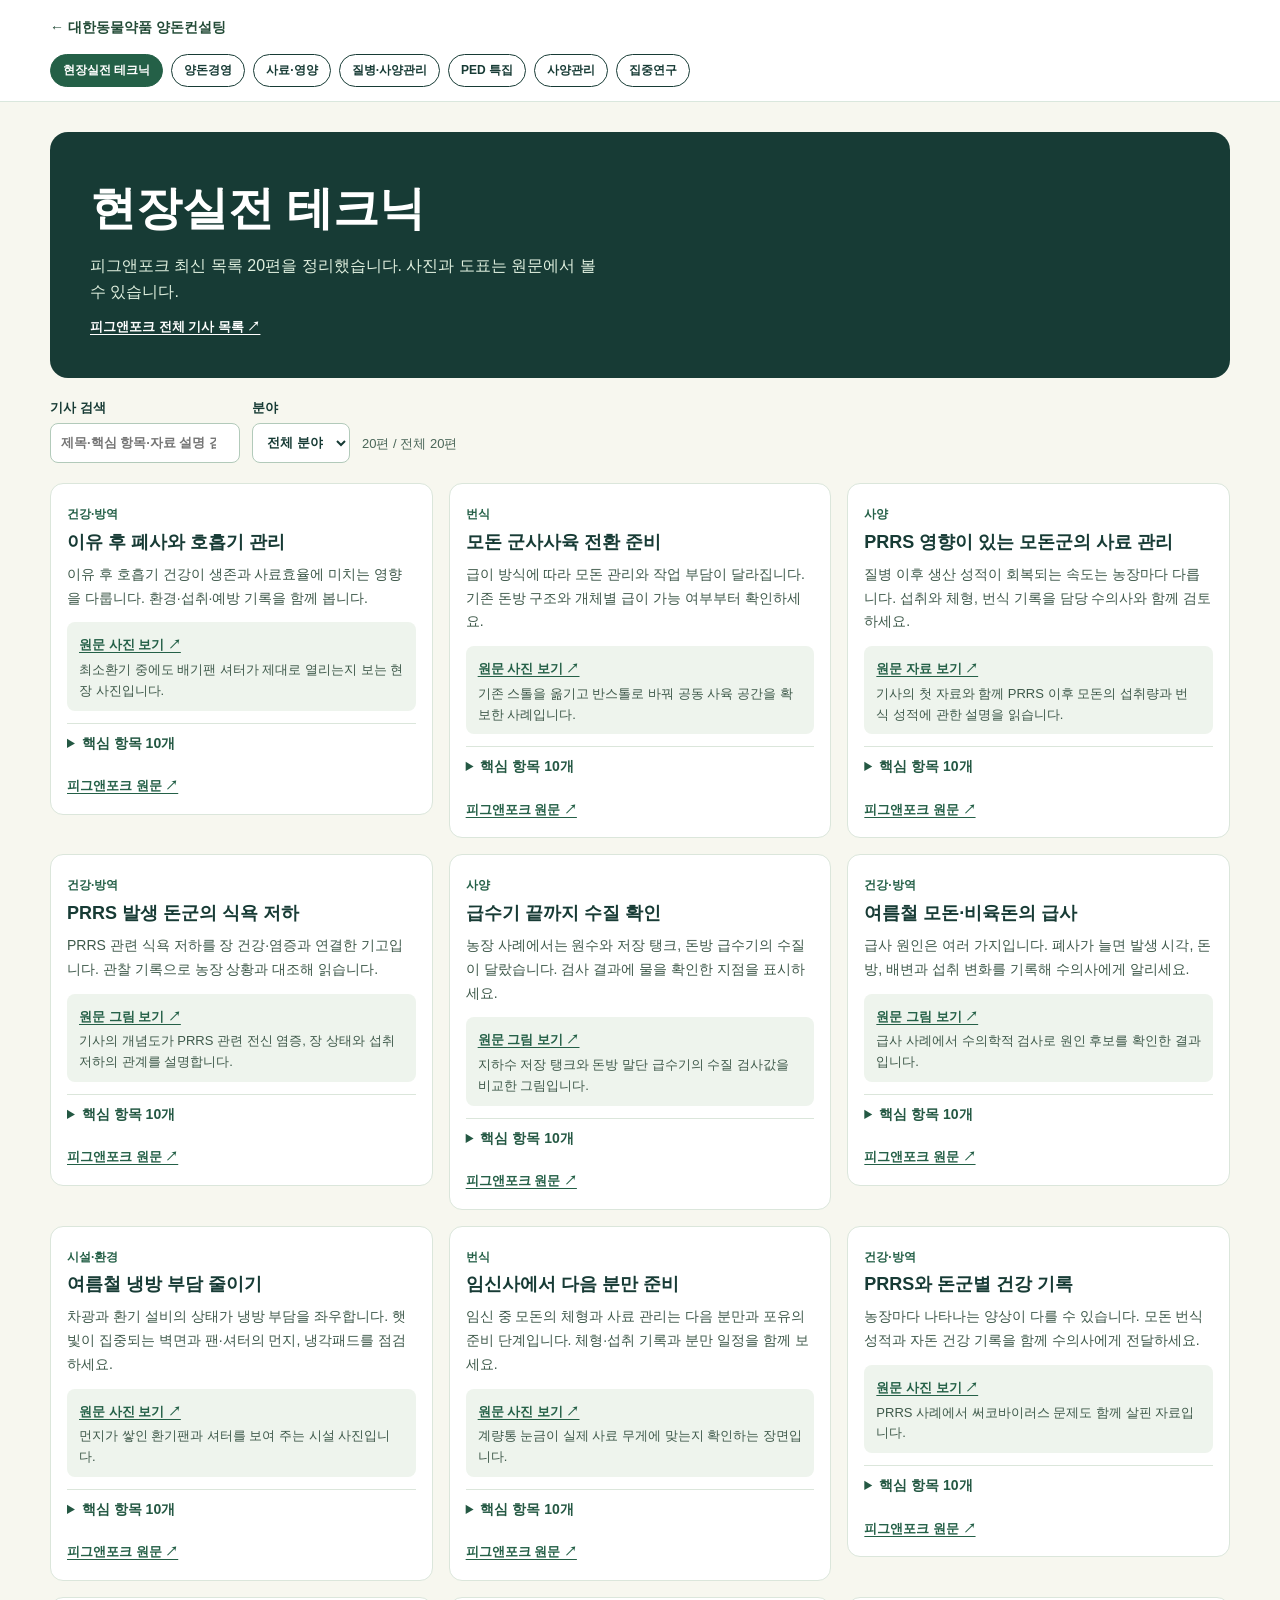
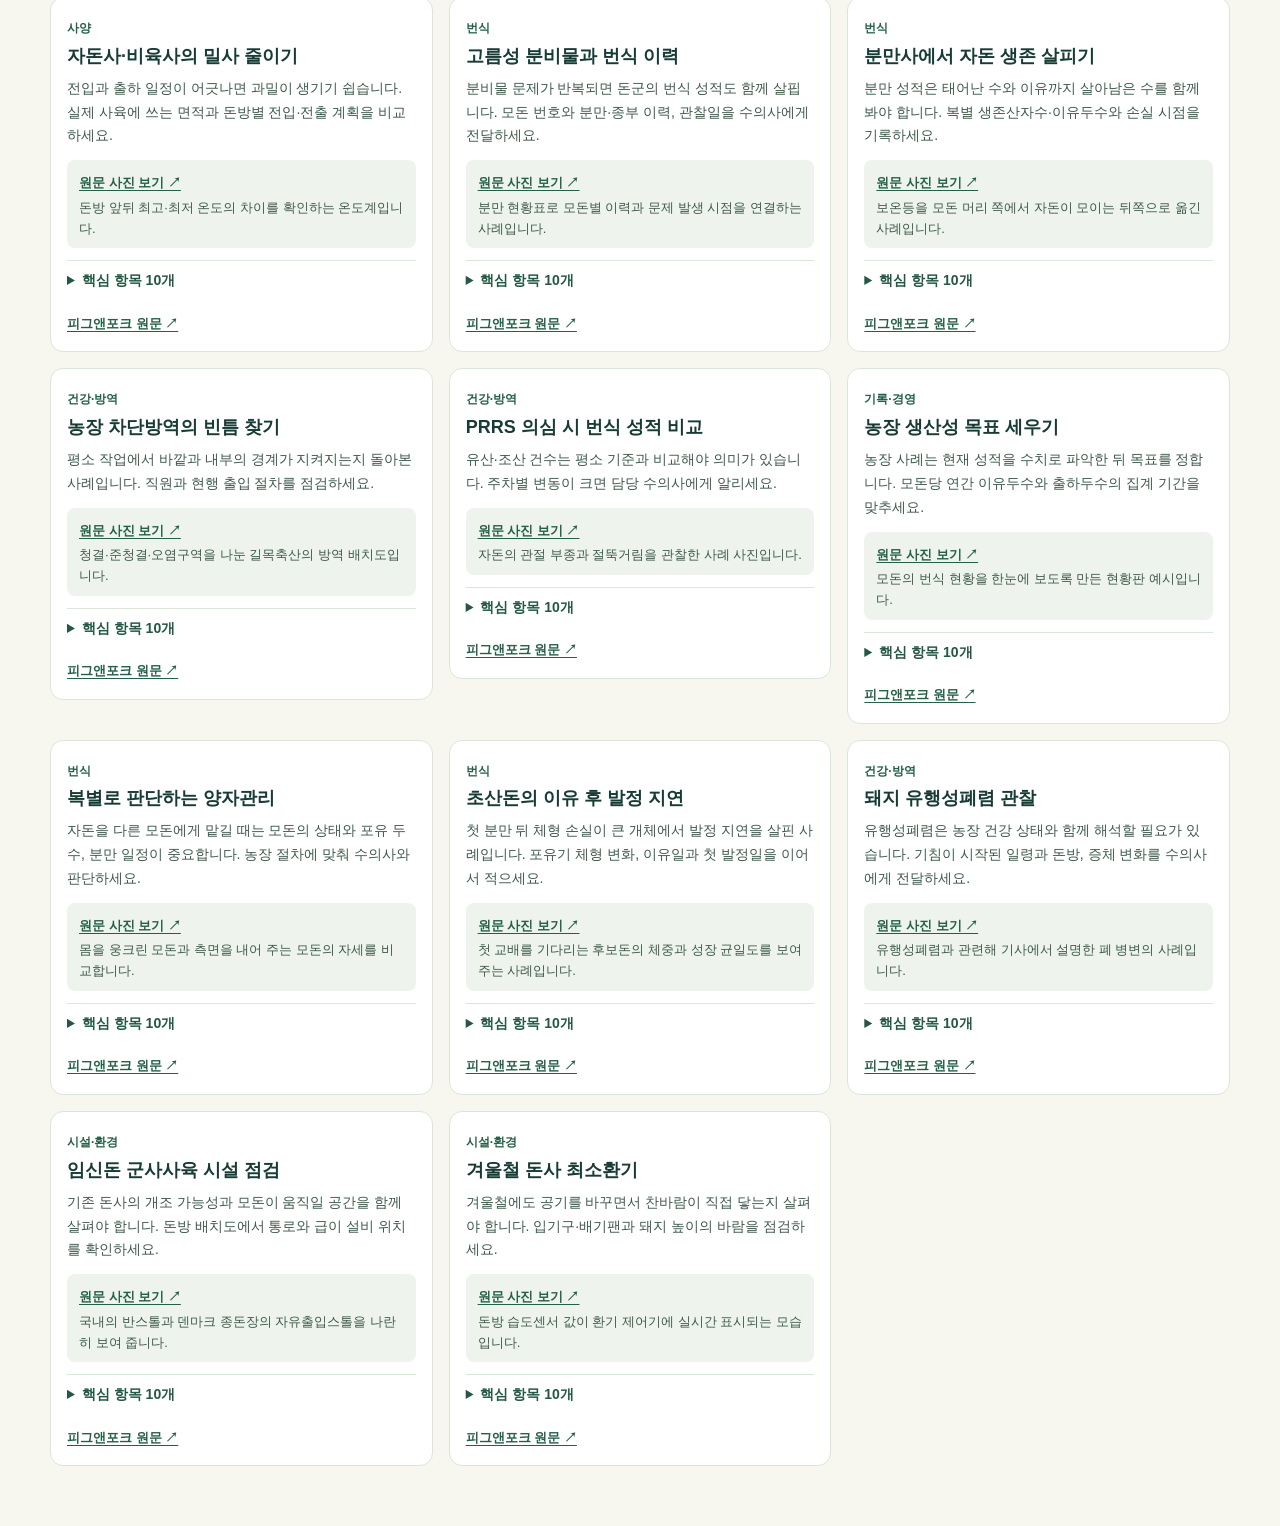
==== commit 6c37b2cc: "Explain all article study points with source summaries" ====
--- a/articles.html
+++ b/articles.html
@@ -7,9 +7,9 @@
   <title>양돈 기사 모음 | 대한동물약품 양돈컨설팅</title>
   <link rel="icon" href="favicon.svg" type="image/svg+xml">
   <link rel="stylesheet" href="styles.css">
-  <link rel="stylesheet" href="article-library.css?v=3">
-  <script src="article-library-data.js?v=3" defer></script>
-  <script src="article-library.js?v=3" defer></script>
+  <link rel="stylesheet" href="article-library.css?v=4">
+  <script src="article-library-data.js?v=4" defer></script>
+  <script src="article-library.js?v=4" defer></script>
 </head>
 <body class="article-library">
   <a class="skip-link" href="#articles">본문 바로가기</a>
--- a/article-library.css
+++ b/article-library.css
@@ -66,7 +66,7 @@
 }
 .reading-outline ul {
   display: grid;
-  gap: 7px;
+  gap: 14px;
   margin: 2px 0 10px;
   padding-inline-start: 20px;
   color: #3e594a;
@@ -74,3 +74,12 @@
   line-height: 1.55;
   overflow-wrap: anywhere;
 }
+.reading-outline h3 {
+  margin: 0 0 4px;
+  color: #244c38;
+  font-size: 14px;
+  font-weight: 800;
+  line-height: 1.55;
+  word-break: keep-all;
+}
+.reading-outline li p { font-size: 13px; line-height: 1.75; word-break: keep-all; }
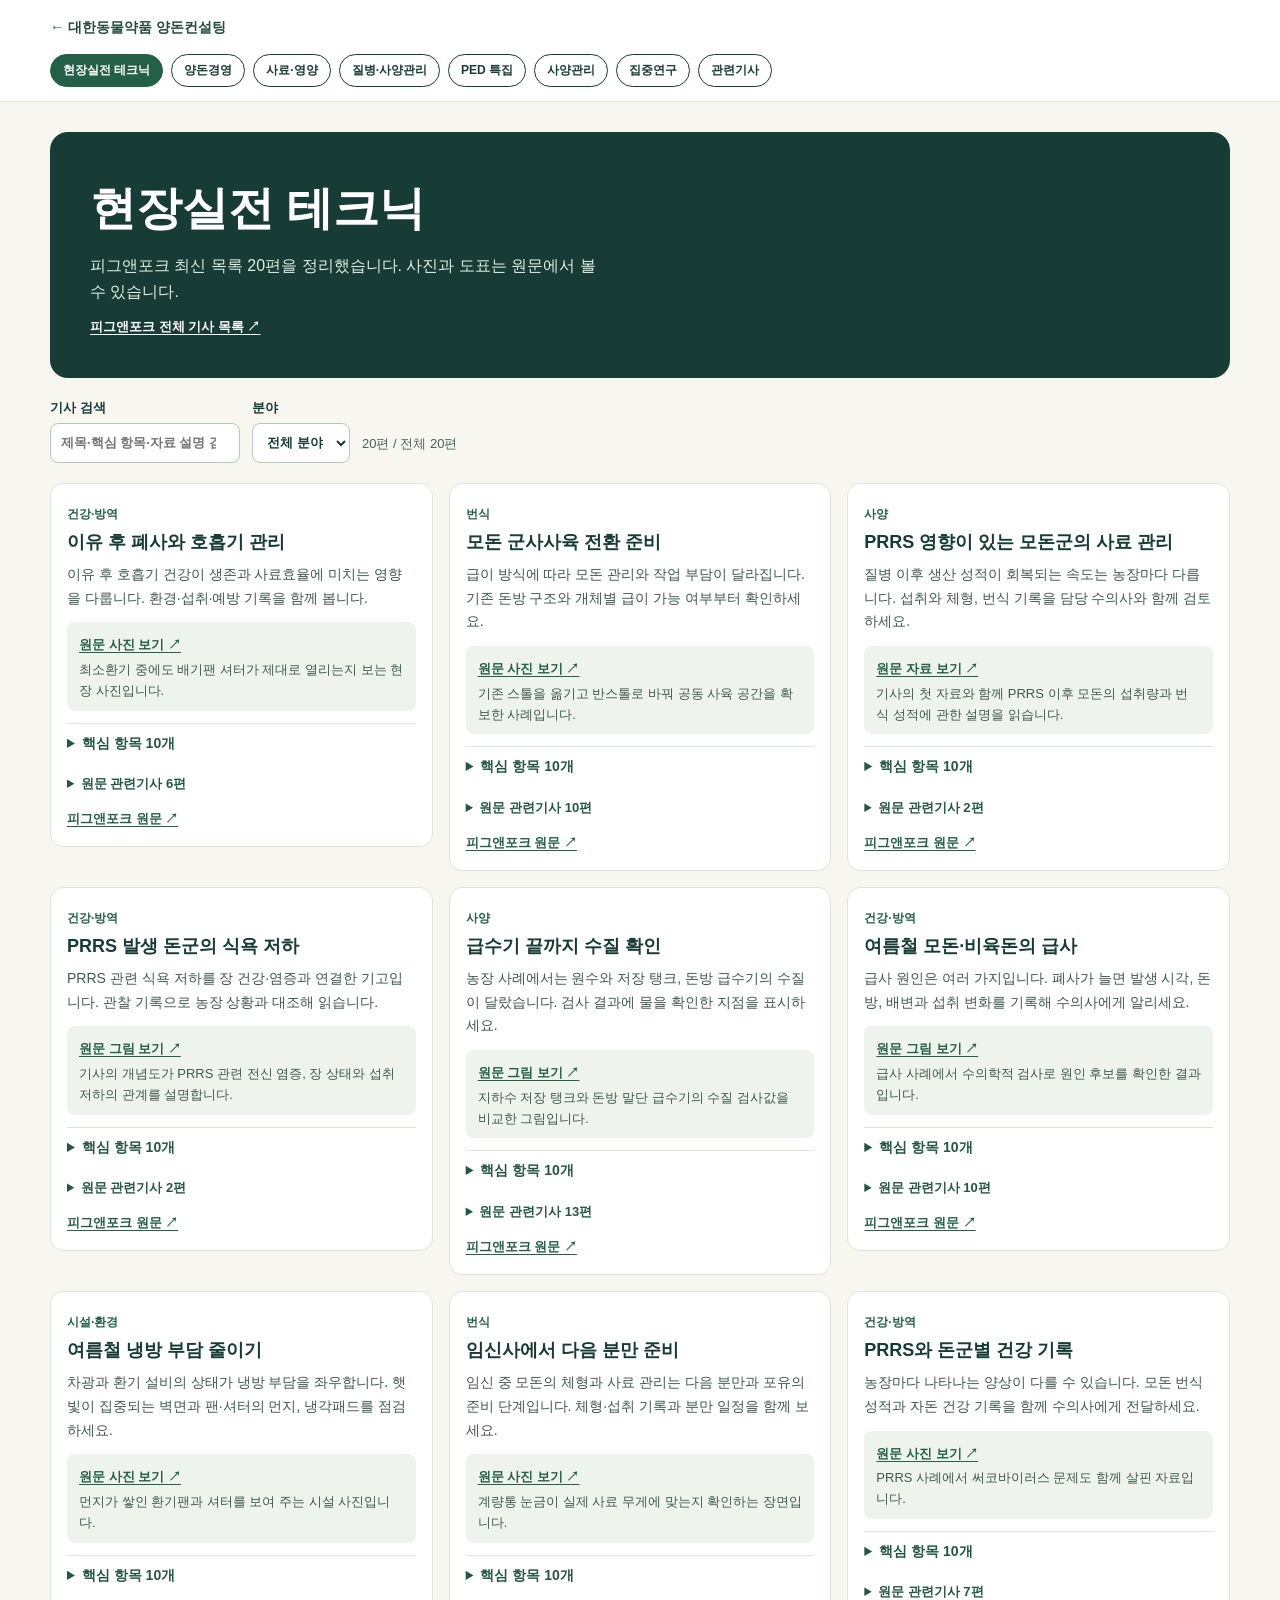
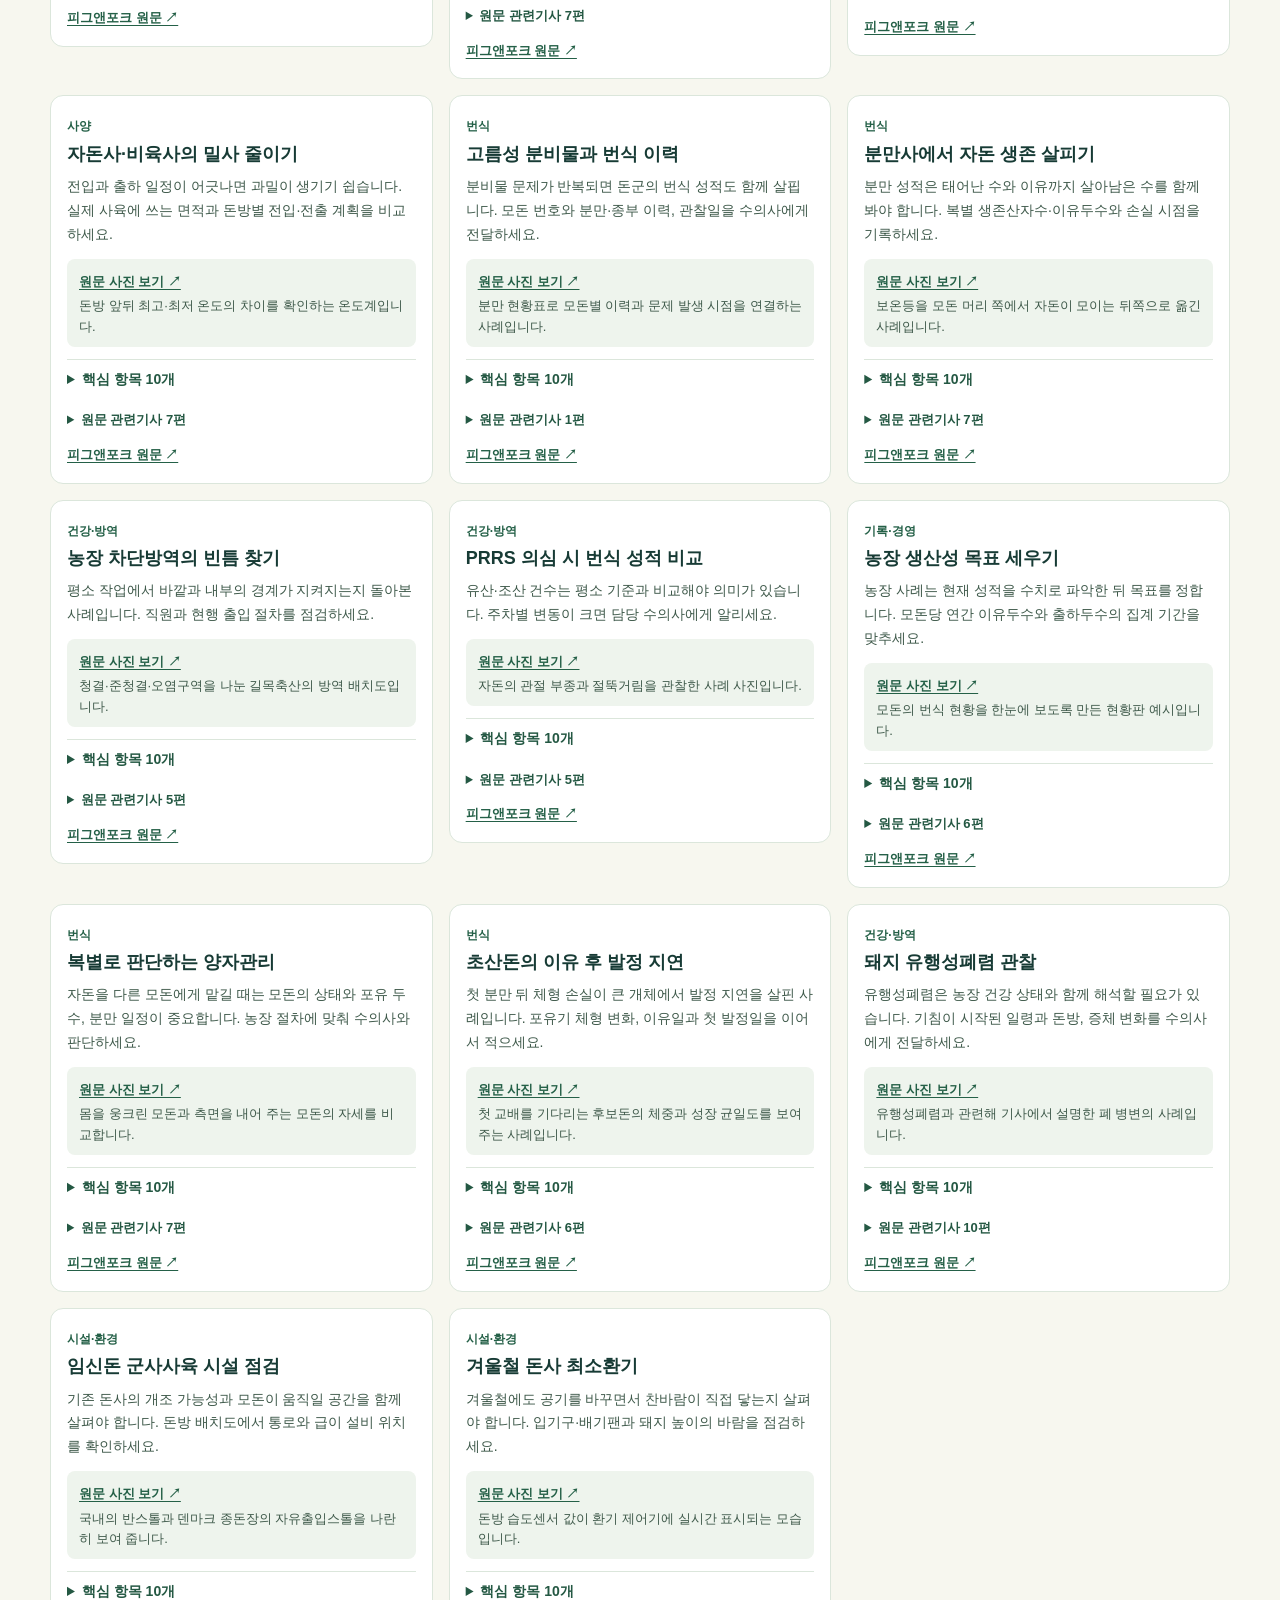
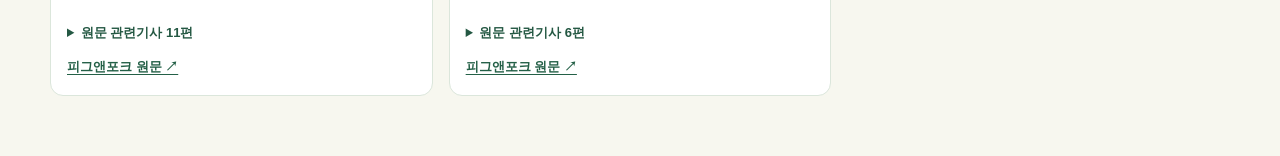
==== commit ef1e59a3: "Index related articles by topic and add pig AI chat" ====
--- a/articles.html
+++ b/articles.html
@@ -7,9 +7,10 @@
   <title>양돈 기사 모음 | 대한동물약품 양돈컨설팅</title>
   <link rel="icon" href="favicon.svg" type="image/svg+xml">
   <link rel="stylesheet" href="styles.css">
-  <link rel="stylesheet" href="article-library.css?v=4">
+  <link rel="stylesheet" href="article-library.css?v=5">
   <script src="article-library-data.js?v=4" defer></script>
-  <script src="article-library.js?v=4" defer></script>
+  <script src="related-articles-data.js?v=1" defer></script>
+  <script src="article-library.js?v=5" defer></script>
 </head>
 <body class="article-library">
   <a class="skip-link" href="#articles">본문 바로가기</a>
@@ -24,7 +25,9 @@
         <a href="?topic=ped" data-topic="ped">PED 특집</a>
         <a href="?topic=care" data-topic="care">사양관리</a>
         <a href="?topic=research" data-topic="research">집중연구</a>
+        <a href="?topic=related" data-topic="related">관련기사</a>
       </nav>
+      <nav id="related-categories" class="reading-nav" aria-label="관련기사 분야" hidden></nav>
     </div>
   </header>
   <main class="wrap reading-main" id="articles">
@@ -51,11 +54,15 @@
         <h2></h2>
         <p></p>
       </div>
-      <div class="reading-visual">
+      <div class="reading-visual" hidden>
         <a class="reading-visual-link" target="_blank" rel="noopener noreferrer"></a>
         <p class="reading-visual-caption"></p>
       </div>
-      <details class="reading-outline">
+      <details class="reading-outline" hidden>
+        <summary></summary>
+        <ul></ul>
+      </details>
+      <details class="reading-connections" hidden>
         <summary></summary>
         <ul></ul>
       </details>
--- a/styles.css
+++ b/styles.css
@@ -319,3 +319,26 @@
 .reading-shortcuts { display: flex; flex-wrap: wrap; gap: 8px; margin: 14px 0; }
 .reading-shortcuts a { padding: 6px 12px; border: 1px solid currentColor; border-radius: 999px; font-size: 12px; font-weight: 800; }
 .reading-shortcuts a:hover { text-decoration: underline; text-underline-offset: 3px; }
+.related-menu { position: relative; color: #526d65; font-size: 14px; font-weight: 700; }
+.related-menu summary { cursor: pointer; white-space: nowrap; }
+.related-menu-links {
+  position: absolute;
+  right: 0;
+  top: calc(100% + 12px);
+  z-index: 50;
+  display: grid;
+  min-width: 190px;
+  padding: 8px 14px;
+  border: 1px solid #dce6de;
+  border-radius: 12px;
+  background: #fff;
+  box-shadow: 0 12px 28px #173b3526;
+}
+.desktop-nav .related-menu-links a { padding-block: 7px; white-space: nowrap; }
+@media (max-width: 1020px) and (min-width: 721px) {
+  .desktop-nav { gap: 12px; }
+}
+@media (max-width: 720px) {
+  .mobile-nav .related-menu summary { padding: 12px 5px; border-top: 1px solid #edf1ed; }
+  .mobile-nav .related-menu-links { position: static; box-shadow: none; min-width: 0; padding: 0 14px; }
+}
--- a/article-library.css
+++ b/article-library.css
@@ -10,6 +10,7 @@
   font-weight: 700;
 }
 .reading-nav a[aria-current="page"] { background: #246047; border-color: #246047; color: #fff; }
+.reading-nav[hidden] { display: none; }
 .reading-main { padding-block: 30px 60px; }
 .reading-intro { padding: clamp(20px, 4vw, 40px); border-radius: 18px; background: #173b35; color: #fff; }
 .reading-intro h1 { margin: 0; font-size: clamp(27px, 5vw, 46px); }
@@ -18,6 +19,7 @@
 #reading-guide { margin-inline-start: 12px; }
 .reading-filters:not([hidden]) { display: flex; flex-wrap: wrap; align-items: end; gap: 12px; margin: 20px 0; }
 .reading-filters label { display: grid; gap: 4px; font-size: 13px; font-weight: 800; }
+.reading-filters label[hidden] { display: none; }
 .reading-filters input, .reading-filters select {
   min-height: 40px;
   max-width: 100%;
@@ -83,3 +85,8 @@
   word-break: keep-all;
 }
 .reading-outline li p { font-size: 13px; line-height: 1.75; word-break: keep-all; }
+.reading-connections { margin: 12px 16px 0; }
+.reading-connections summary { cursor: pointer; color: #245843; font-size: 13px; font-weight: 800; }
+.reading-connections ul { display: grid; gap: 8px; margin-block: 10px; padding-inline-start: 18px; }
+.reading-connections a { font-size: 13px; line-height: 1.65; word-break: keep-all; overflow-wrap: anywhere; }
+.reading-card:target { outline: 3px solid #d89552; outline-offset: 3px; scroll-margin-block: 20px; }
